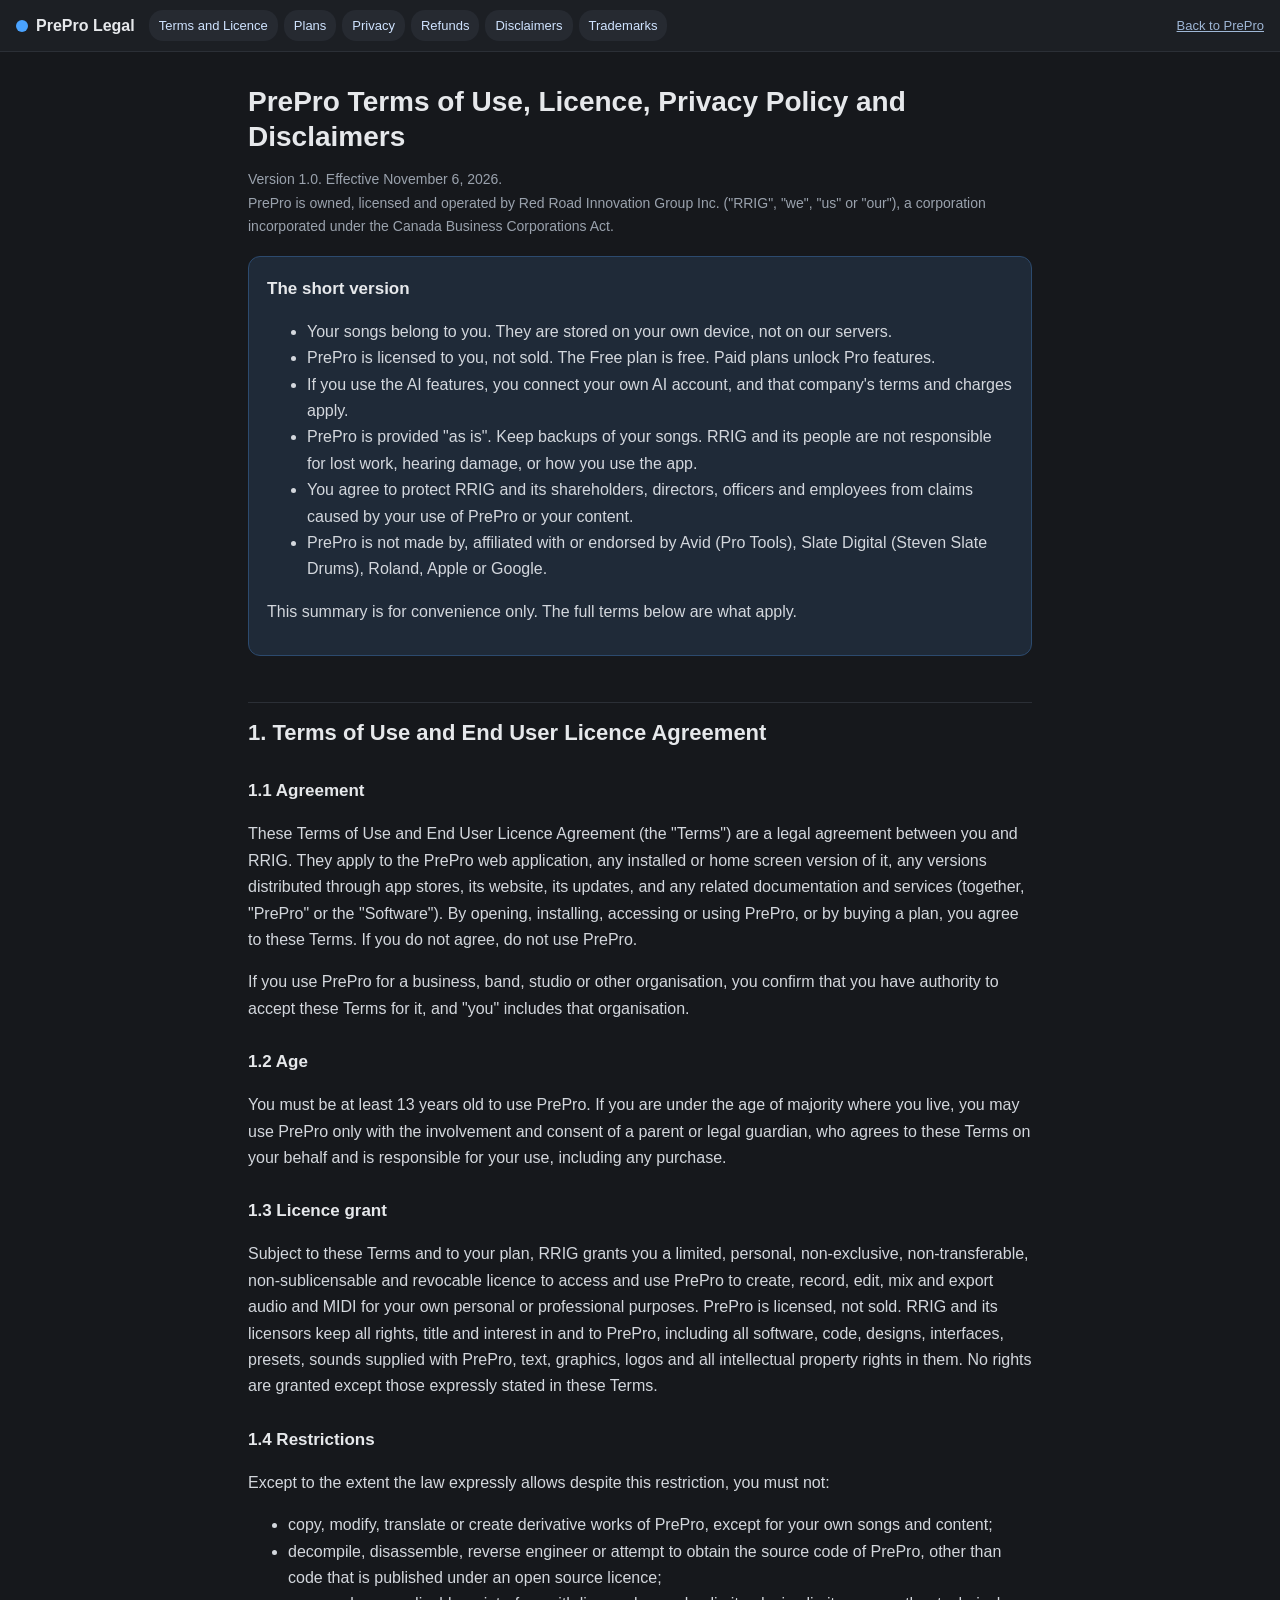
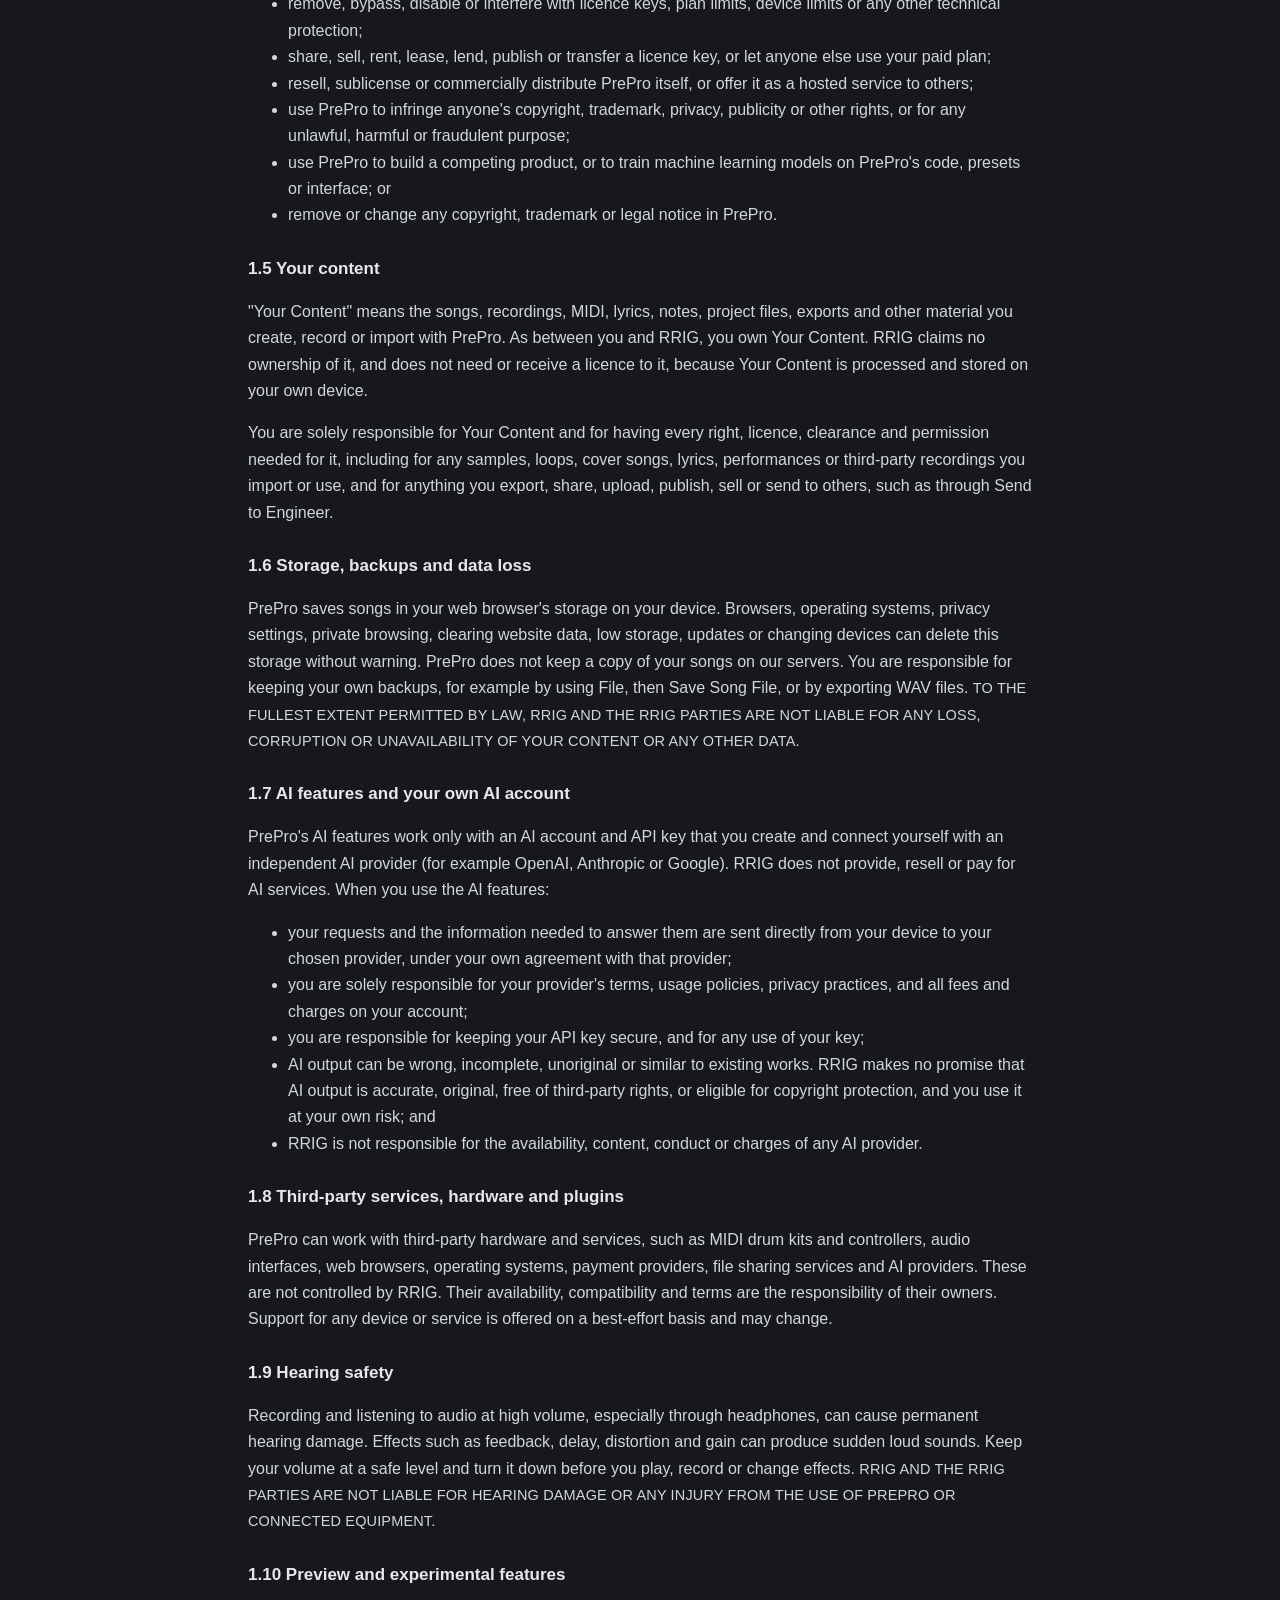
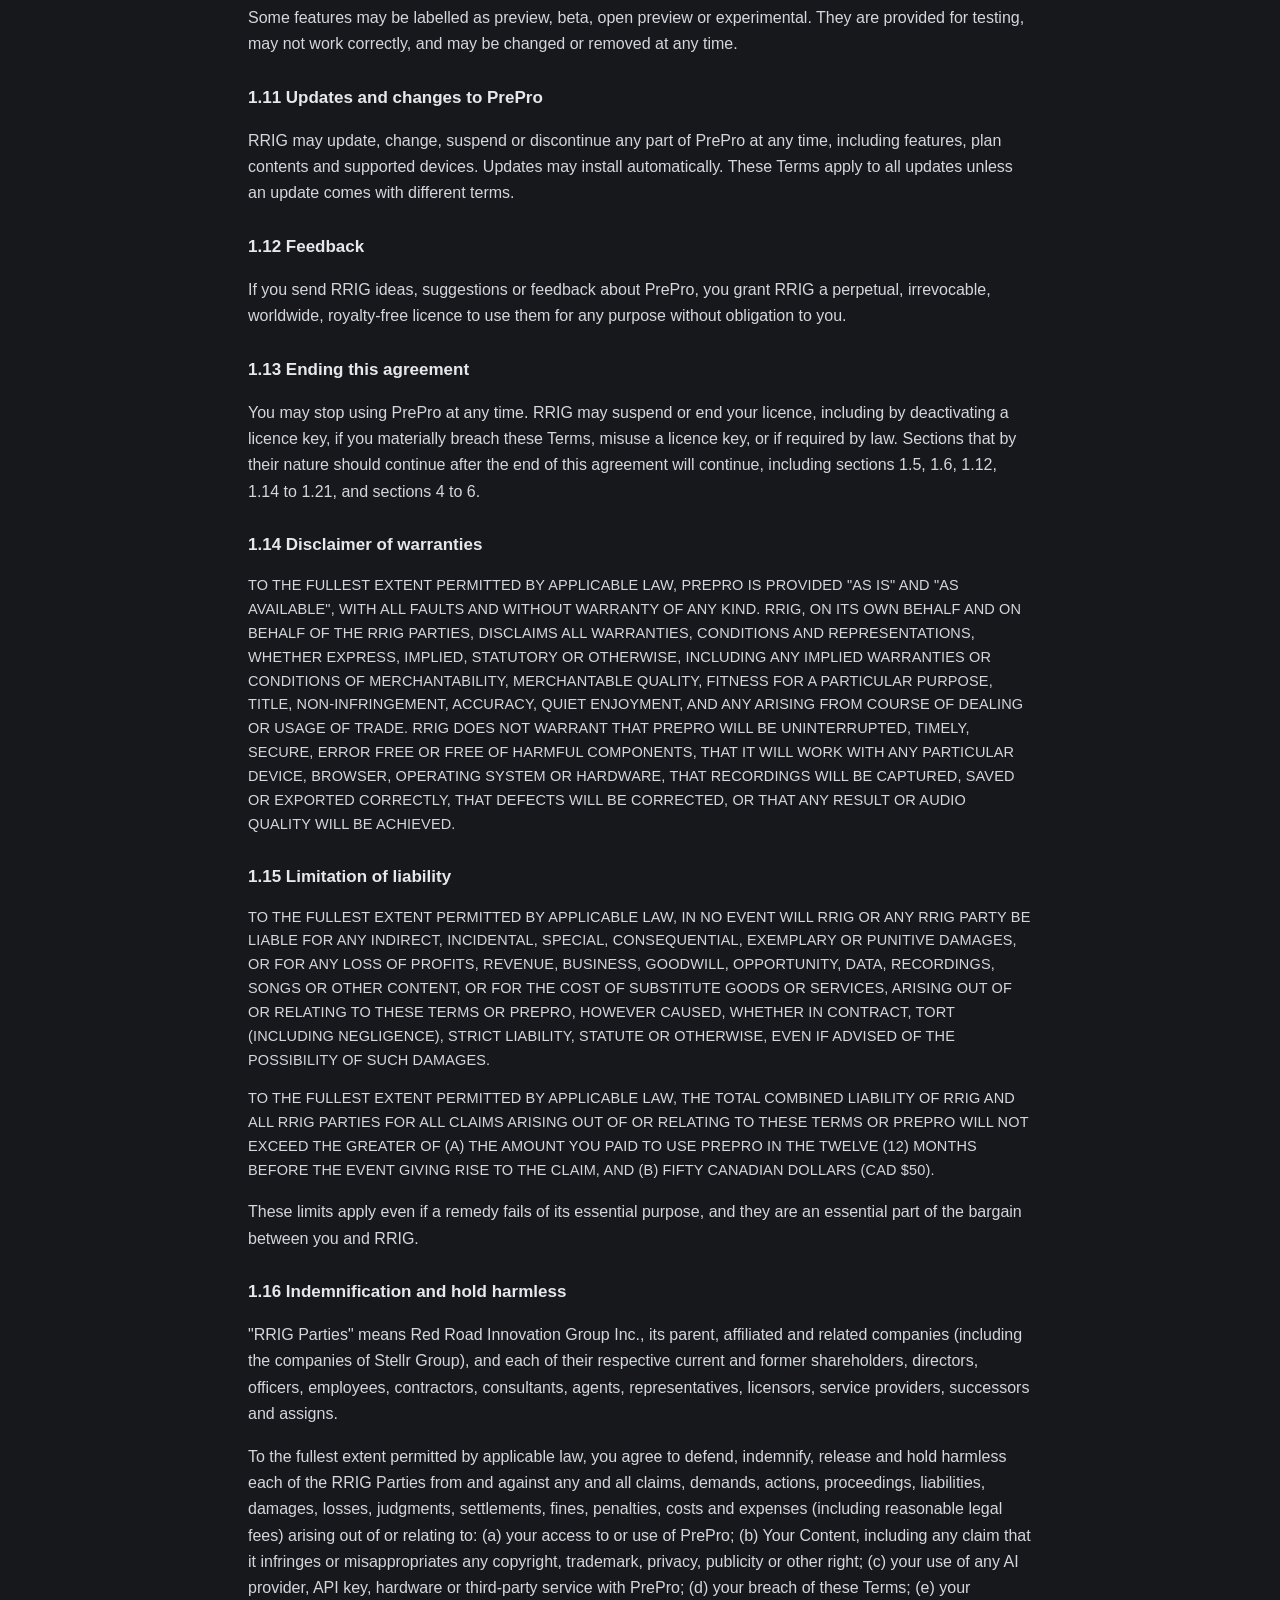
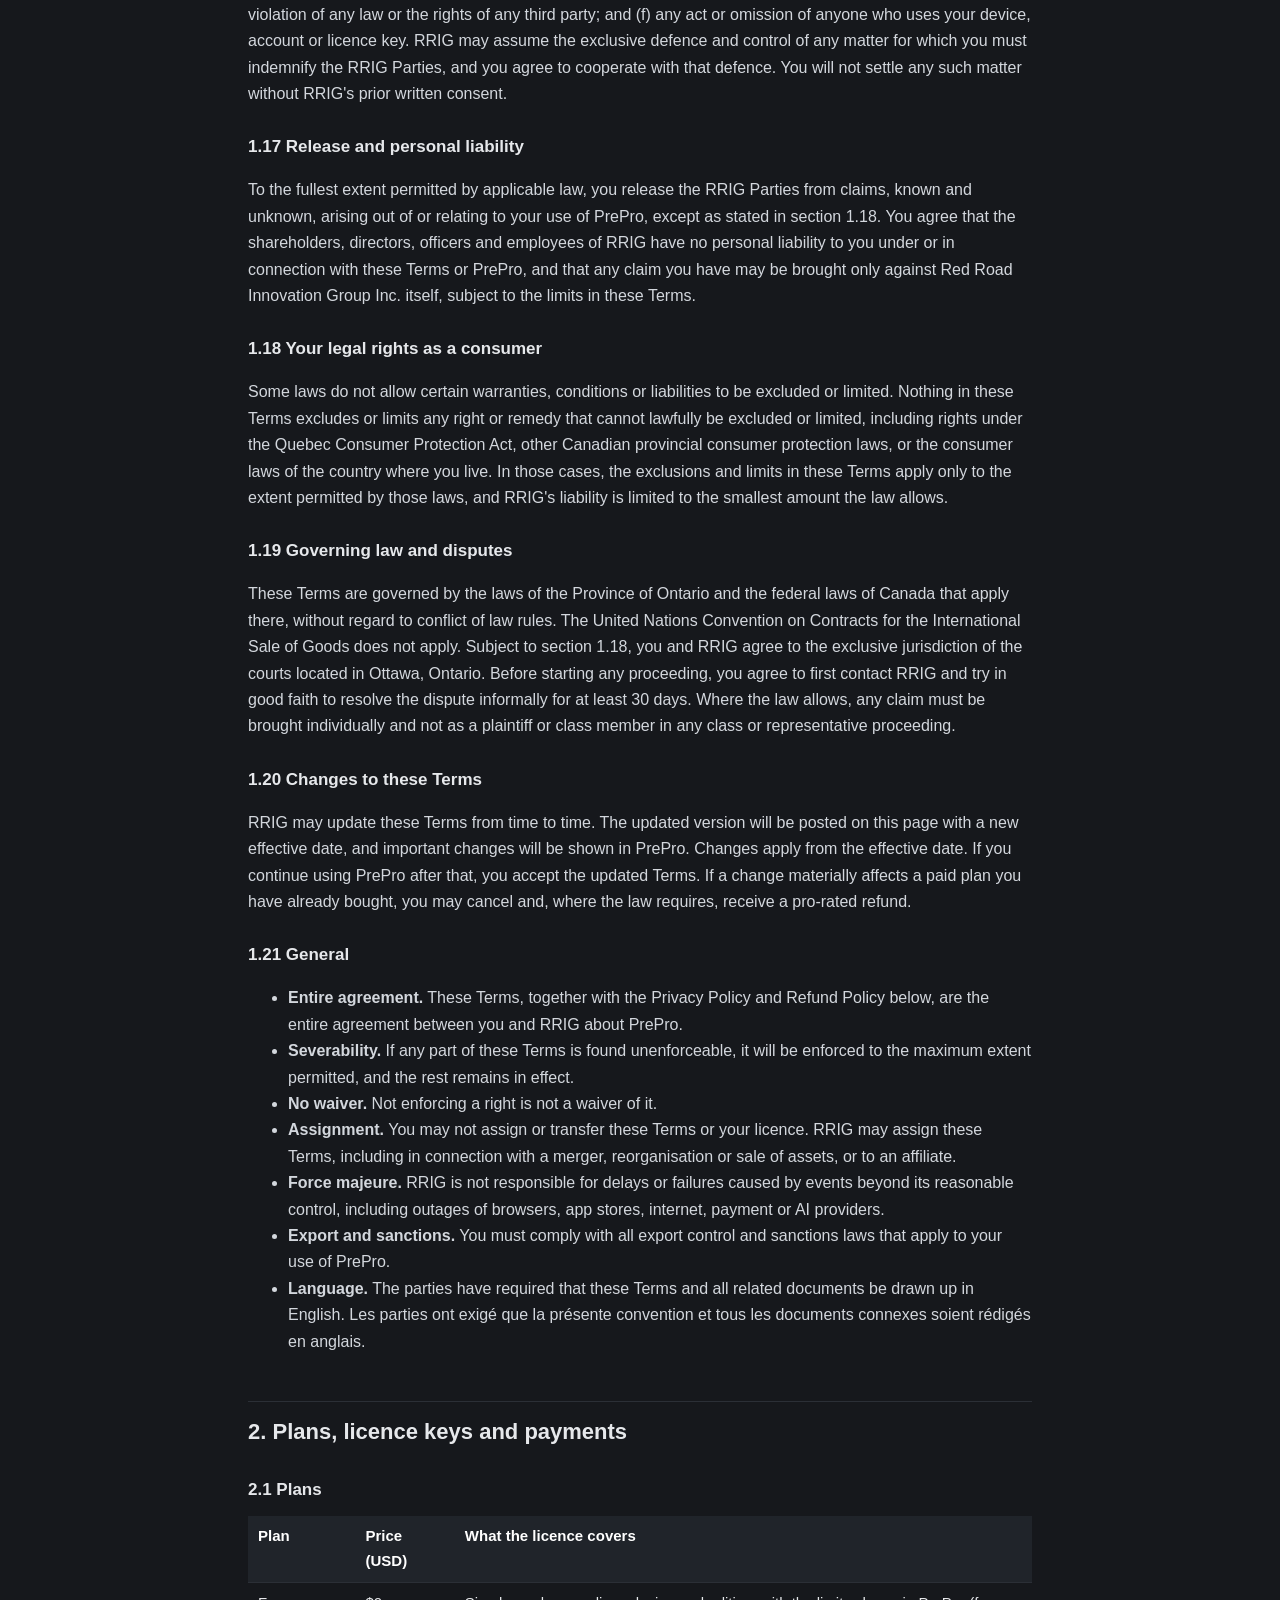
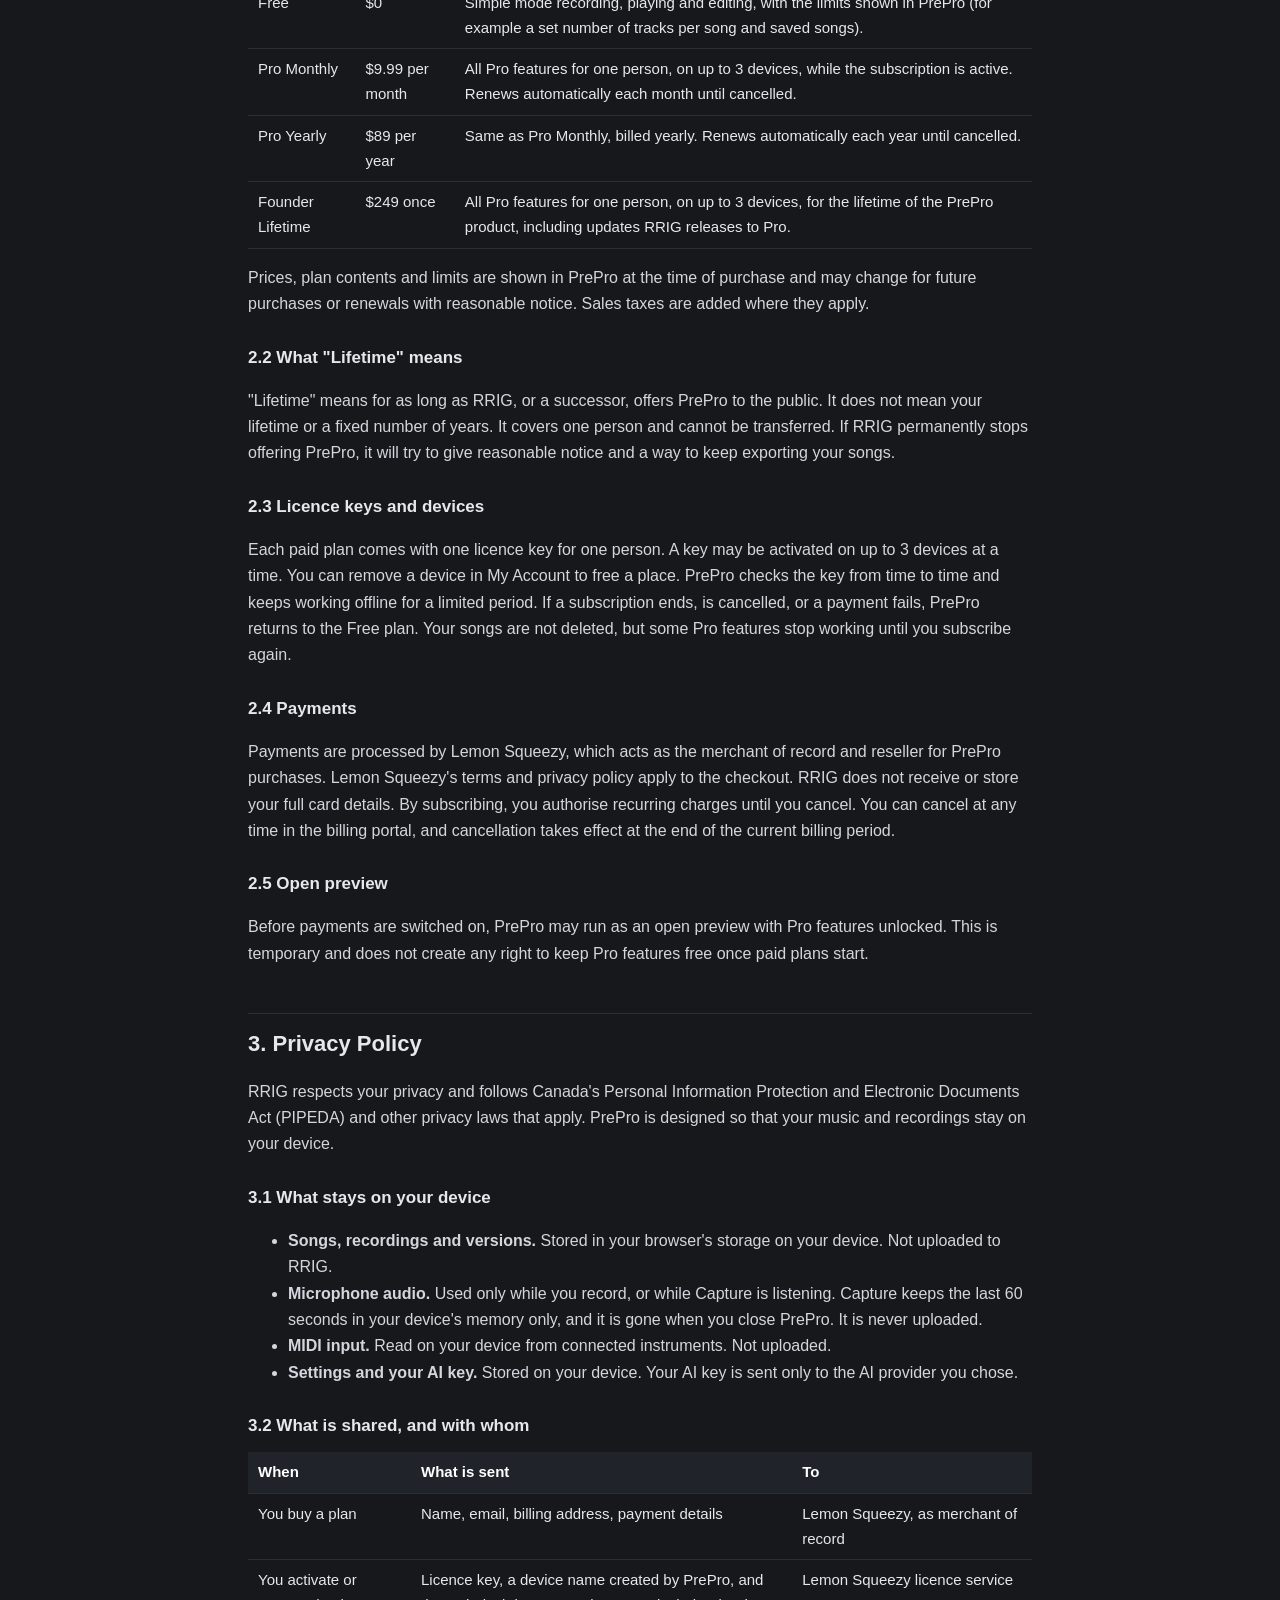
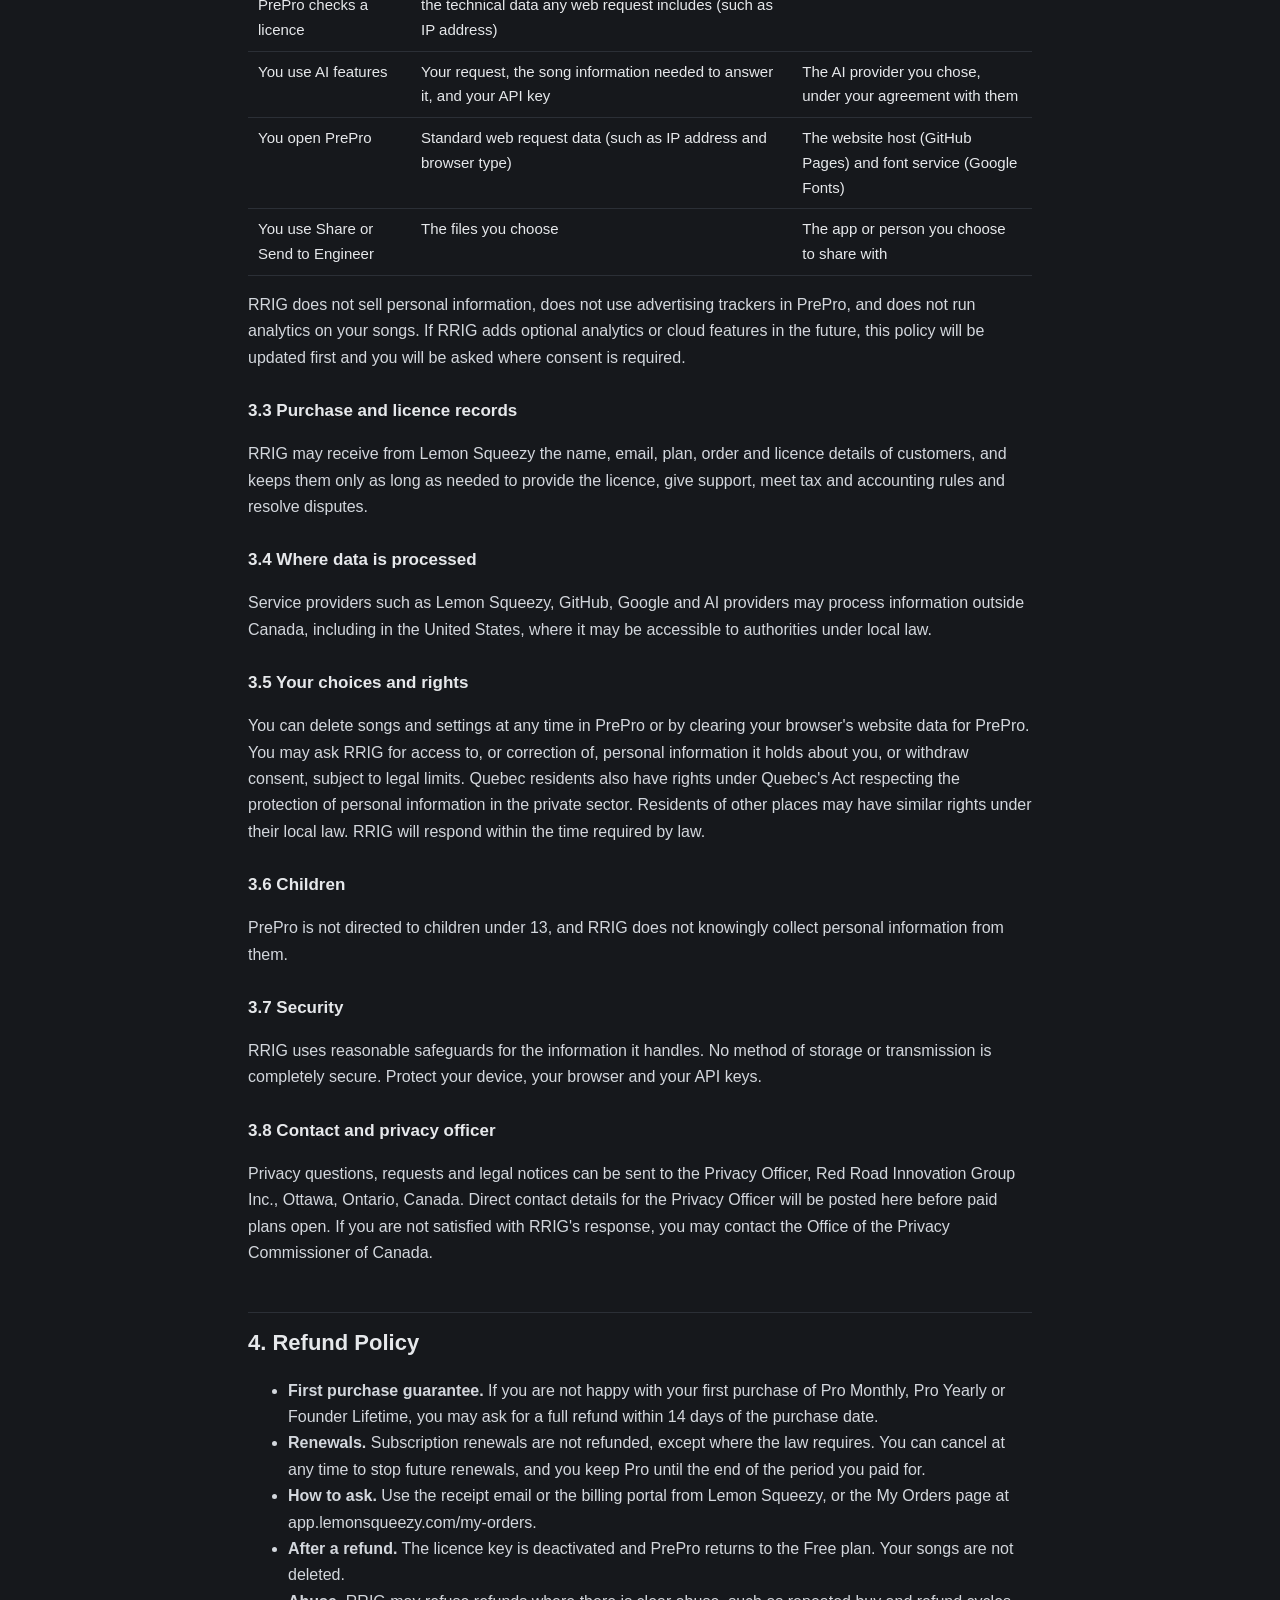
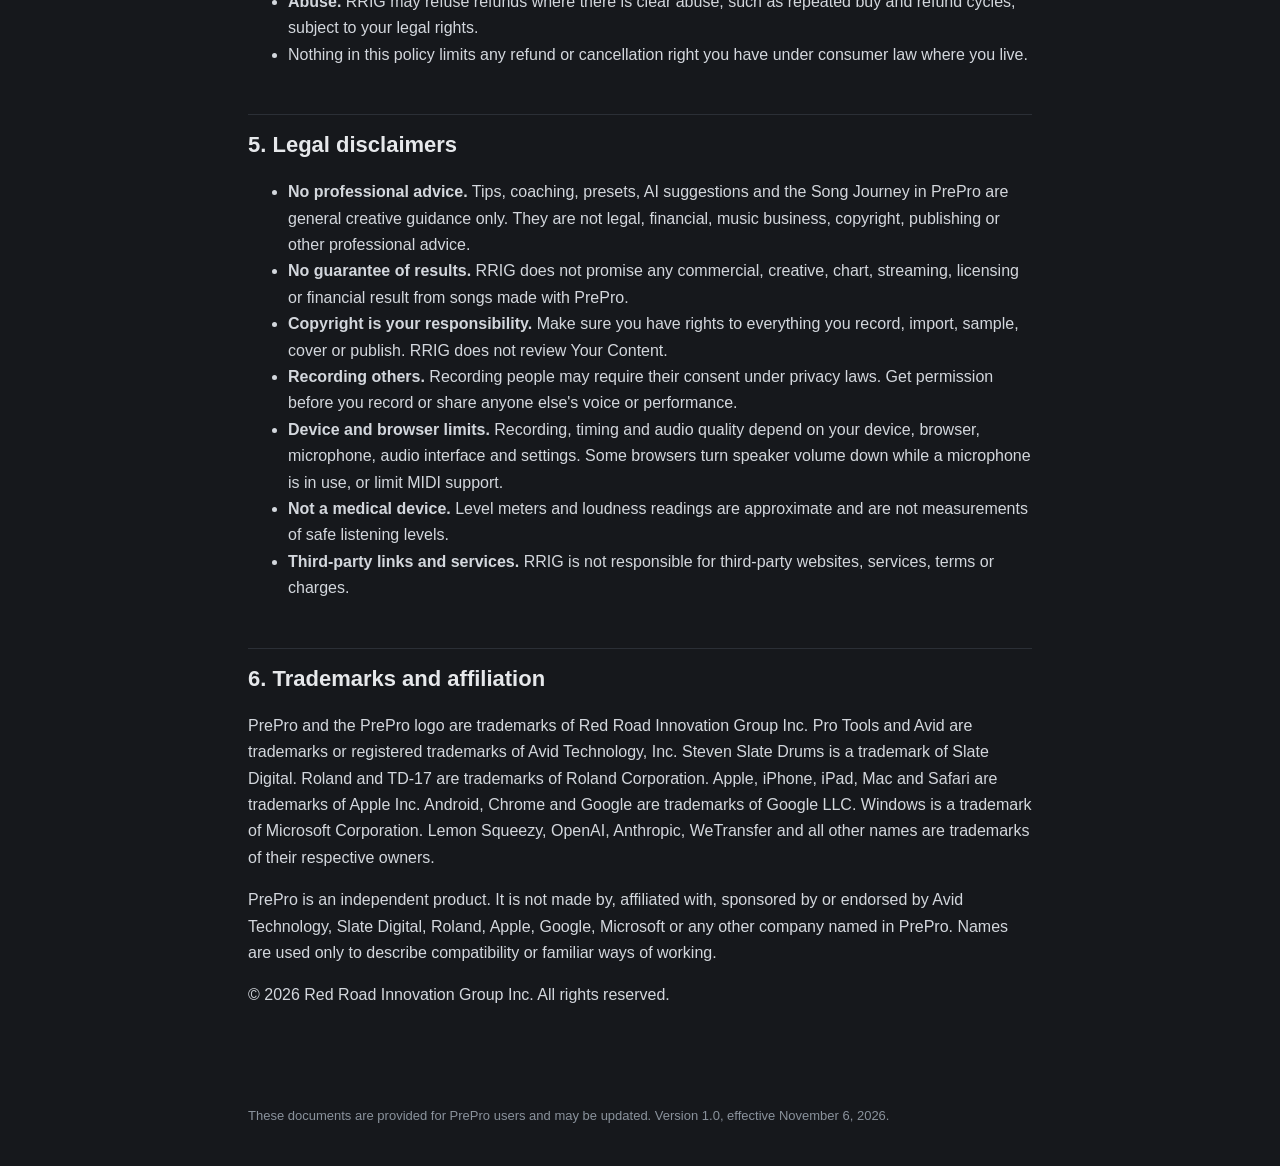
==== legal.html @ 933af162 "iPhone mic fix, install on any device, legal pages and disclaimers" ====
<!DOCTYPE html>
<html lang="en">
<head>
<meta charset="utf-8">
<meta name="viewport" content="width=device-width, initial-scale=1, viewport-fit=cover">
<title>PrePro Legal: Terms of Use, Licence, Privacy and Disclaimers</title>
<meta name="theme-color" content="#16181c">
<link rel="icon" href="icons/icon-192.png">
<style>
  :root { color-scheme: dark; }
  * { box-sizing: border-box; }
  body { margin: 0; background: #16181c; color: #e6e8eb; font: 16px/1.65 Inter, -apple-system, BlinkMacSystemFont, "Segoe UI", Roboto, sans-serif; }
  header { position: sticky; top: 0; z-index: 2; background: #1d2025f2; backdrop-filter: blur(8px); border-bottom: 1px solid #2b2f36; padding: 10px max(16px, env(safe-area-inset-left)); display: flex; align-items: center; gap: 14px; flex-wrap: wrap; }
  header .brand { font-weight: 700; display: flex; align-items: center; gap: 8px; }
  header .brand i { width: 12px; height: 12px; border-radius: 50%; background: #4aa3ff; display: inline-block; }
  header nav { display: flex; gap: 6px; flex-wrap: wrap; }
  header nav a { color: #cfe3ff; text-decoration: none; font-size: 13px; padding: 5px 10px; border-radius: 14px; background: #262a31; }
  header nav a:hover { background: #2f3540; }
  header .back { margin-left: auto; font-size: 13px; color: #9fb7d6; }
  main { max-width: 820px; margin: 0 auto; padding: 24px 18px 80px; }
  h1 { font-size: 28px; line-height: 1.25; margin: 8px 0 6px; }
  h2 { font-size: 22px; margin: 46px 0 8px; padding-top: 12px; border-top: 1px solid #2b2f36; scroll-margin-top: 70px; }
  h3 { font-size: 17px; margin: 26px 0 6px; }
  p, li { color: #d3d7dd; }
  a { color: #7cc0ff; }
  .meta { color: #9aa2ad; font-size: 14px; }
  .summary { background: #1f2a38; border: 1px solid #2c4a6e; border-radius: 12px; padding: 14px 18px; margin: 18px 0; }
  .summary h3 { margin-top: 4px; }
  .caps { text-transform: uppercase; font-size: 14.5px; letter-spacing: .01em; }
  table { width: 100%; border-collapse: collapse; margin: 12px 0; font-size: 15px; }
  th, td { text-align: left; padding: 8px 10px; border-bottom: 1px solid #2b2f36; vertical-align: top; }
  th { color: #fff; background: #20242a; }
  @media (max-width: 640px) { header { position: static; } h2 { scroll-margin-top: 10px; } }
  footer { max-width: 820px; margin: 0 auto; padding: 0 18px 40px; color: #8a929c; font-size: 13px; }
  @media print { header { position: static; } body { background: #fff; color: #000; } p, li { color: #000; } a { color: #000; } .summary { background: #fff; } }
</style>
</head>
<body>
<header>
  <span class="brand"><i></i>PrePro Legal</span>
  <nav aria-label="Sections">
    <a href="#terms">Terms and Licence</a>
    <a href="#plans">Plans</a>
    <a href="#privacy">Privacy</a>
    <a href="#refunds">Refunds</a>
    <a href="#disclaimers">Disclaimers</a>
    <a href="#trademarks">Trademarks</a>
  </nav>
  <a class="back" href="./">Back to PrePro</a>
</header>
<main>
<h1>PrePro Terms of Use, Licence, Privacy Policy and Disclaimers</h1>
<p class="meta">Version 1.0. Effective November 6, 2026.<br>PrePro is owned, licensed and operated by Red Road Innovation Group Inc. ("RRIG", "we", "us" or "our"), a corporation incorporated under the Canada Business Corporations Act.</p>

<div class="summary">
  <h3>The short version</h3>
  <ul>
    <li>Your songs belong to you. They are stored on your own device, not on our servers.</li>
    <li>PrePro is licensed to you, not sold. The Free plan is free. Paid plans unlock Pro features.</li>
    <li>If you use the AI features, you connect your own AI account, and that company's terms and charges apply.</li>
    <li>PrePro is provided "as is". Keep backups of your songs. RRIG and its people are not responsible for lost work, hearing damage, or how you use the app.</li>
    <li>You agree to protect RRIG and its shareholders, directors, officers and employees from claims caused by your use of PrePro or your content.</li>
    <li>PrePro is not made by, affiliated with or endorsed by Avid (Pro Tools), Slate Digital (Steven Slate Drums), Roland, Apple or Google.</li>
  </ul>
  <p>This summary is for convenience only. The full terms below are what apply.</p>
</div>

<!-- ───────────────────────── TERMS ───────────────────────── -->
<h2 id="terms">1. Terms of Use and End User Licence Agreement</h2>

<h3>1.1 Agreement</h3>
<p>These Terms of Use and End User Licence Agreement (the "Terms") are a legal agreement between you and RRIG. They apply to the PrePro web application, any installed or home screen version of it, any versions distributed through app stores, its website, its updates, and any related documentation and services (together, "PrePro" or the "Software"). By opening, installing, accessing or using PrePro, or by buying a plan, you agree to these Terms. If you do not agree, do not use PrePro.</p>
<p>If you use PrePro for a business, band, studio or other organisation, you confirm that you have authority to accept these Terms for it, and "you" includes that organisation.</p>

<h3>1.2 Age</h3>
<p>You must be at least 13 years old to use PrePro. If you are under the age of majority where you live, you may use PrePro only with the involvement and consent of a parent or legal guardian, who agrees to these Terms on your behalf and is responsible for your use, including any purchase.</p>

<h3>1.3 Licence grant</h3>
<p>Subject to these Terms and to your plan, RRIG grants you a limited, personal, non-exclusive, non-transferable, non-sublicensable and revocable licence to access and use PrePro to create, record, edit, mix and export audio and MIDI for your own personal or professional purposes. PrePro is licensed, not sold. RRIG and its licensors keep all rights, title and interest in and to PrePro, including all software, code, designs, interfaces, presets, sounds supplied with PrePro, text, graphics, logos and all intellectual property rights in them. No rights are granted except those expressly stated in these Terms.</p>

<h3>1.4 Restrictions</h3>
<p>Except to the extent the law expressly allows despite this restriction, you must not:</p>
<ul>
  <li>copy, modify, translate or create derivative works of PrePro, except for your own songs and content;</li>
  <li>decompile, disassemble, reverse engineer or attempt to obtain the source code of PrePro, other than code that is published under an open source licence;</li>
  <li>remove, bypass, disable or interfere with licence keys, plan limits, device limits or any other technical protection;</li>
  <li>share, sell, rent, lease, lend, publish or transfer a licence key, or let anyone else use your paid plan;</li>
  <li>resell, sublicense or commercially distribute PrePro itself, or offer it as a hosted service to others;</li>
  <li>use PrePro to infringe anyone's copyright, trademark, privacy, publicity or other rights, or for any unlawful, harmful or fraudulent purpose;</li>
  <li>use PrePro to build a competing product, or to train machine learning models on PrePro's code, presets or interface; or</li>
  <li>remove or change any copyright, trademark or legal notice in PrePro.</li>
</ul>

<h3>1.5 Your content</h3>
<p>"Your Content" means the songs, recordings, MIDI, lyrics, notes, project files, exports and other material you create, record or import with PrePro. As between you and RRIG, you own Your Content. RRIG claims no ownership of it, and does not need or receive a licence to it, because Your Content is processed and stored on your own device.</p>
<p>You are solely responsible for Your Content and for having every right, licence, clearance and permission needed for it, including for any samples, loops, cover songs, lyrics, performances or third-party recordings you import or use, and for anything you export, share, upload, publish, sell or send to others, such as through Send to Engineer.</p>

<h3>1.6 Storage, backups and data loss</h3>
<p>PrePro saves songs in your web browser's storage on your device. Browsers, operating systems, privacy settings, private browsing, clearing website data, low storage, updates or changing devices can delete this storage without warning. PrePro does not keep a copy of your songs on our servers. You are responsible for keeping your own backups, for example by using File, then Save Song File, or by exporting WAV files. <span class="caps">To the fullest extent permitted by law, RRIG and the RRIG Parties are not liable for any loss, corruption or unavailability of Your Content or any other data.</span></p>

<h3>1.7 AI features and your own AI account</h3>
<p>PrePro's AI features work only with an AI account and API key that you create and connect yourself with an independent AI provider (for example OpenAI, Anthropic or Google). RRIG does not provide, resell or pay for AI services. When you use the AI features:</p>
<ul>
  <li>your requests and the information needed to answer them are sent directly from your device to your chosen provider, under your own agreement with that provider;</li>
  <li>you are solely responsible for your provider's terms, usage policies, privacy practices, and all fees and charges on your account;</li>
  <li>you are responsible for keeping your API key secure, and for any use of your key;</li>
  <li>AI output can be wrong, incomplete, unoriginal or similar to existing works. RRIG makes no promise that AI output is accurate, original, free of third-party rights, or eligible for copyright protection, and you use it at your own risk; and</li>
  <li>RRIG is not responsible for the availability, content, conduct or charges of any AI provider.</li>
</ul>

<h3>1.8 Third-party services, hardware and plugins</h3>
<p>PrePro can work with third-party hardware and services, such as MIDI drum kits and controllers, audio interfaces, web browsers, operating systems, payment providers, file sharing services and AI providers. These are not controlled by RRIG. Their availability, compatibility and terms are the responsibility of their owners. Support for any device or service is offered on a best-effort basis and may change.</p>

<h3>1.9 Hearing safety</h3>
<p>Recording and listening to audio at high volume, especially through headphones, can cause permanent hearing damage. Effects such as feedback, delay, distortion and gain can produce sudden loud sounds. Keep your volume at a safe level and turn it down before you play, record or change effects. <span class="caps">RRIG and the RRIG Parties are not liable for hearing damage or any injury from the use of PrePro or connected equipment.</span></p>

<h3>1.10 Preview and experimental features</h3>
<p>Some features may be labelled as preview, beta, open preview or experimental. They are provided for testing, may not work correctly, and may be changed or removed at any time.</p>

<h3>1.11 Updates and changes to PrePro</h3>
<p>RRIG may update, change, suspend or discontinue any part of PrePro at any time, including features, plan contents and supported devices. Updates may install automatically. These Terms apply to all updates unless an update comes with different terms.</p>

<h3>1.12 Feedback</h3>
<p>If you send RRIG ideas, suggestions or feedback about PrePro, you grant RRIG a perpetual, irrevocable, worldwide, royalty-free licence to use them for any purpose without obligation to you.</p>

<h3>1.13 Ending this agreement</h3>
<p>You may stop using PrePro at any time. RRIG may suspend or end your licence, including by deactivating a licence key, if you materially breach these Terms, misuse a licence key, or if required by law. Sections that by their nature should continue after the end of this agreement will continue, including sections 1.5, 1.6, 1.12, 1.14 to 1.21, and sections 4 to 6.</p>

<h3 id="warranty">1.14 Disclaimer of warranties</h3>
<p class="caps">To the fullest extent permitted by applicable law, PrePro is provided "as is" and "as available", with all faults and without warranty of any kind. RRIG, on its own behalf and on behalf of the RRIG Parties, disclaims all warranties, conditions and representations, whether express, implied, statutory or otherwise, including any implied warranties or conditions of merchantability, merchantable quality, fitness for a particular purpose, title, non-infringement, accuracy, quiet enjoyment, and any arising from course of dealing or usage of trade. RRIG does not warrant that PrePro will be uninterrupted, timely, secure, error free or free of harmful components, that it will work with any particular device, browser, operating system or hardware, that recordings will be captured, saved or exported correctly, that defects will be corrected, or that any result or audio quality will be achieved.</p>

<h3 id="liability">1.15 Limitation of liability</h3>
<p class="caps">To the fullest extent permitted by applicable law, in no event will RRIG or any RRIG Party be liable for any indirect, incidental, special, consequential, exemplary or punitive damages, or for any loss of profits, revenue, business, goodwill, opportunity, data, recordings, songs or other content, or for the cost of substitute goods or services, arising out of or relating to these Terms or PrePro, however caused, whether in contract, tort (including negligence), strict liability, statute or otherwise, even if advised of the possibility of such damages.</p>
<p class="caps">To the fullest extent permitted by applicable law, the total combined liability of RRIG and all RRIG Parties for all claims arising out of or relating to these Terms or PrePro will not exceed the greater of (a) the amount you paid to use PrePro in the twelve (12) months before the event giving rise to the claim, and (b) fifty Canadian dollars (CAD $50).</p>
<p>These limits apply even if a remedy fails of its essential purpose, and they are an essential part of the bargain between you and RRIG.</p>

<h3 id="indemnity">1.16 Indemnification and hold harmless</h3>
<p>"RRIG Parties" means Red Road Innovation Group Inc., its parent, affiliated and related companies (including the companies of Stellr Group), and each of their respective current and former shareholders, directors, officers, employees, contractors, consultants, agents, representatives, licensors, service providers, successors and assigns.</p>
<p>To the fullest extent permitted by applicable law, you agree to defend, indemnify, release and hold harmless each of the RRIG Parties from and against any and all claims, demands, actions, proceedings, liabilities, damages, losses, judgments, settlements, fines, penalties, costs and expenses (including reasonable legal fees) arising out of or relating to: (a) your access to or use of PrePro; (b) Your Content, including any claim that it infringes or misappropriates any copyright, trademark, privacy, publicity or other right; (c) your use of any AI provider, API key, hardware or third-party service with PrePro; (d) your breach of these Terms; (e) your violation of any law or the rights of any third party; and (f) any act or omission of anyone who uses your device, account or licence key. RRIG may assume the exclusive defence and control of any matter for which you must indemnify the RRIG Parties, and you agree to cooperate with that defence. You will not settle any such matter without RRIG's prior written consent.</p>

<h3>1.17 Release and personal liability</h3>
<p>To the fullest extent permitted by applicable law, you release the RRIG Parties from claims, known and unknown, arising out of or relating to your use of PrePro, except as stated in section 1.18. You agree that the shareholders, directors, officers and employees of RRIG have no personal liability to you under or in connection with these Terms or PrePro, and that any claim you have may be brought only against Red Road Innovation Group Inc. itself, subject to the limits in these Terms.</p>

<h3>1.18 Your legal rights as a consumer</h3>
<p>Some laws do not allow certain warranties, conditions or liabilities to be excluded or limited. Nothing in these Terms excludes or limits any right or remedy that cannot lawfully be excluded or limited, including rights under the Quebec Consumer Protection Act, other Canadian provincial consumer protection laws, or the consumer laws of the country where you live. In those cases, the exclusions and limits in these Terms apply only to the extent permitted by those laws, and RRIG's liability is limited to the smallest amount the law allows.</p>

<h3>1.19 Governing law and disputes</h3>
<p>These Terms are governed by the laws of the Province of Ontario and the federal laws of Canada that apply there, without regard to conflict of law rules. The United Nations Convention on Contracts for the International Sale of Goods does not apply. Subject to section 1.18, you and RRIG agree to the exclusive jurisdiction of the courts located in Ottawa, Ontario. Before starting any proceeding, you agree to first contact RRIG and try in good faith to resolve the dispute informally for at least 30 days. Where the law allows, any claim must be brought individually and not as a plaintiff or class member in any class or representative proceeding.</p>

<h3>1.20 Changes to these Terms</h3>
<p>RRIG may update these Terms from time to time. The updated version will be posted on this page with a new effective date, and important changes will be shown in PrePro. Changes apply from the effective date. If you continue using PrePro after that, you accept the updated Terms. If a change materially affects a paid plan you have already bought, you may cancel and, where the law requires, receive a pro-rated refund.</p>

<h3>1.21 General</h3>
<ul>
  <li><b>Entire agreement.</b> These Terms, together with the Privacy Policy and Refund Policy below, are the entire agreement between you and RRIG about PrePro.</li>
  <li><b>Severability.</b> If any part of these Terms is found unenforceable, it will be enforced to the maximum extent permitted, and the rest remains in effect.</li>
  <li><b>No waiver.</b> Not enforcing a right is not a waiver of it.</li>
  <li><b>Assignment.</b> You may not assign or transfer these Terms or your licence. RRIG may assign these Terms, including in connection with a merger, reorganisation or sale of assets, or to an affiliate.</li>
  <li><b>Force majeure.</b> RRIG is not responsible for delays or failures caused by events beyond its reasonable control, including outages of browsers, app stores, internet, payment or AI providers.</li>
  <li><b>Export and sanctions.</b> You must comply with all export control and sanctions laws that apply to your use of PrePro.</li>
  <li><b>Language.</b> The parties have required that these Terms and all related documents be drawn up in English. Les parties ont exigé que la présente convention et tous les documents connexes soient rédigés en anglais.</li>
</ul>

<!-- ───────────────────────── PLANS ───────────────────────── -->
<h2 id="plans">2. Plans, licence keys and payments</h2>
<h3>2.1 Plans</h3>
<table>
  <tr><th>Plan</th><th>Price (USD)</th><th>What the licence covers</th></tr>
  <tr><td>Free</td><td>$0</td><td>Simple mode recording, playing and editing, with the limits shown in PrePro (for example a set number of tracks per song and saved songs).</td></tr>
  <tr><td>Pro Monthly</td><td>$9.99 per month</td><td>All Pro features for one person, on up to 3 devices, while the subscription is active. Renews automatically each month until cancelled.</td></tr>
  <tr><td>Pro Yearly</td><td>$89 per year</td><td>Same as Pro Monthly, billed yearly. Renews automatically each year until cancelled.</td></tr>
  <tr><td>Founder Lifetime</td><td>$249 once</td><td>All Pro features for one person, on up to 3 devices, for the lifetime of the PrePro product, including updates RRIG releases to Pro.</td></tr>
</table>
<p>Prices, plan contents and limits are shown in PrePro at the time of purchase and may change for future purchases or renewals with reasonable notice. Sales taxes are added where they apply.</p>
<h3>2.2 What "Lifetime" means</h3>
<p>"Lifetime" means for as long as RRIG, or a successor, offers PrePro to the public. It does not mean your lifetime or a fixed number of years. It covers one person and cannot be transferred. If RRIG permanently stops offering PrePro, it will try to give reasonable notice and a way to keep exporting your songs.</p>
<h3>2.3 Licence keys and devices</h3>
<p>Each paid plan comes with one licence key for one person. A key may be activated on up to 3 devices at a time. You can remove a device in My Account to free a place. PrePro checks the key from time to time and keeps working offline for a limited period. If a subscription ends, is cancelled, or a payment fails, PrePro returns to the Free plan. Your songs are not deleted, but some Pro features stop working until you subscribe again.</p>
<h3>2.4 Payments</h3>
<p>Payments are processed by Lemon Squeezy, which acts as the merchant of record and reseller for PrePro purchases. Lemon Squeezy's terms and privacy policy apply to the checkout. RRIG does not receive or store your full card details. By subscribing, you authorise recurring charges until you cancel. You can cancel at any time in the billing portal, and cancellation takes effect at the end of the current billing period.</p>
<h3>2.5 Open preview</h3>
<p>Before payments are switched on, PrePro may run as an open preview with Pro features unlocked. This is temporary and does not create any right to keep Pro features free once paid plans start.</p>

<!-- ───────────────────────── PRIVACY ───────────────────────── -->
<h2 id="privacy">3. Privacy Policy</h2>
<p>RRIG respects your privacy and follows Canada's Personal Information Protection and Electronic Documents Act (PIPEDA) and other privacy laws that apply. PrePro is designed so that your music and recordings stay on your device.</p>
<h3>3.1 What stays on your device</h3>
<ul>
  <li><b>Songs, recordings and versions.</b> Stored in your browser's storage on your device. Not uploaded to RRIG.</li>
  <li><b>Microphone audio.</b> Used only while you record, or while Capture is listening. Capture keeps the last 60 seconds in your device's memory only, and it is gone when you close PrePro. It is never uploaded.</li>
  <li><b>MIDI input.</b> Read on your device from connected instruments. Not uploaded.</li>
  <li><b>Settings and your AI key.</b> Stored on your device. Your AI key is sent only to the AI provider you chose.</li>
</ul>
<h3>3.2 What is shared, and with whom</h3>
<table>
  <tr><th>When</th><th>What is sent</th><th>To</th></tr>
  <tr><td>You buy a plan</td><td>Name, email, billing address, payment details</td><td>Lemon Squeezy, as merchant of record</td></tr>
  <tr><td>You activate or PrePro checks a licence</td><td>Licence key, a device name created by PrePro, and the technical data any web request includes (such as IP address)</td><td>Lemon Squeezy licence service</td></tr>
  <tr><td>You use AI features</td><td>Your request, the song information needed to answer it, and your API key</td><td>The AI provider you chose, under your agreement with them</td></tr>
  <tr><td>You open PrePro</td><td>Standard web request data (such as IP address and browser type)</td><td>The website host (GitHub Pages) and font service (Google Fonts)</td></tr>
  <tr><td>You use Share or Send to Engineer</td><td>The files you choose</td><td>The app or person you choose to share with</td></tr>
</table>
<p>RRIG does not sell personal information, does not use advertising trackers in PrePro, and does not run analytics on your songs. If RRIG adds optional analytics or cloud features in the future, this policy will be updated first and you will be asked where consent is required.</p>
<h3>3.3 Purchase and licence records</h3>
<p>RRIG may receive from Lemon Squeezy the name, email, plan, order and licence details of customers, and keeps them only as long as needed to provide the licence, give support, meet tax and accounting rules and resolve disputes.</p>
<h3>3.4 Where data is processed</h3>
<p>Service providers such as Lemon Squeezy, GitHub, Google and AI providers may process information outside Canada, including in the United States, where it may be accessible to authorities under local law.</p>
<h3>3.5 Your choices and rights</h3>
<p>You can delete songs and settings at any time in PrePro or by clearing your browser's website data for PrePro. You may ask RRIG for access to, or correction of, personal information it holds about you, or withdraw consent, subject to legal limits. Quebec residents also have rights under Quebec's Act respecting the protection of personal information in the private sector. Residents of other places may have similar rights under their local law. RRIG will respond within the time required by law.</p>
<h3>3.6 Children</h3>
<p>PrePro is not directed to children under 13, and RRIG does not knowingly collect personal information from them.</p>
<h3>3.7 Security</h3>
<p>RRIG uses reasonable safeguards for the information it handles. No method of storage or transmission is completely secure. Protect your device, your browser and your API keys.</p>
<h3 id="contact">3.8 Contact and privacy officer</h3>
<p>Privacy questions, requests and legal notices can be sent to the Privacy Officer, Red Road Innovation Group Inc., Ottawa, Ontario, Canada. Direct contact details for the Privacy Officer will be posted here before paid plans open. If you are not satisfied with RRIG's response, you may contact the Office of the Privacy Commissioner of Canada.</p>

<!-- ───────────────────────── REFUNDS ───────────────────────── -->
<h2 id="refunds">4. Refund Policy</h2>
<ul>
  <li><b>First purchase guarantee.</b> If you are not happy with your first purchase of Pro Monthly, Pro Yearly or Founder Lifetime, you may ask for a full refund within 14 days of the purchase date.</li>
  <li><b>Renewals.</b> Subscription renewals are not refunded, except where the law requires. You can cancel at any time to stop future renewals, and you keep Pro until the end of the period you paid for.</li>
  <li><b>How to ask.</b> Use the receipt email or the billing portal from Lemon Squeezy, or the My Orders page at app.lemonsqueezy.com/my-orders.</li>
  <li><b>After a refund.</b> The licence key is deactivated and PrePro returns to the Free plan. Your songs are not deleted.</li>
  <li><b>Abuse.</b> RRIG may refuse refunds where there is clear abuse, such as repeated buy and refund cycles, subject to your legal rights.</li>
  <li>Nothing in this policy limits any refund or cancellation right you have under consumer law where you live.</li>
</ul>

<!-- ───────────────────────── DISCLAIMERS ───────────────────────── -->
<h2 id="disclaimers">5. Legal disclaimers</h2>
<ul>
  <li><b>No professional advice.</b> Tips, coaching, presets, AI suggestions and the Song Journey in PrePro are general creative guidance only. They are not legal, financial, music business, copyright, publishing or other professional advice.</li>
  <li><b>No guarantee of results.</b> RRIG does not promise any commercial, creative, chart, streaming, licensing or financial result from songs made with PrePro.</li>
  <li><b>Copyright is your responsibility.</b> Make sure you have rights to everything you record, import, sample, cover or publish. RRIG does not review Your Content.</li>
  <li><b>Recording others.</b> Recording people may require their consent under privacy laws. Get permission before you record or share anyone else's voice or performance.</li>
  <li><b>Device and browser limits.</b> Recording, timing and audio quality depend on your device, browser, microphone, audio interface and settings. Some browsers turn speaker volume down while a microphone is in use, or limit MIDI support.</li>
  <li><b>Not a medical device.</b> Level meters and loudness readings are approximate and are not measurements of safe listening levels.</li>
  <li><b>Third-party links and services.</b> RRIG is not responsible for third-party websites, services, terms or charges.</li>
</ul>

<!-- ───────────────────────── TRADEMARKS ───────────────────────── -->
<h2 id="trademarks">6. Trademarks and affiliation</h2>
<p>PrePro and the PrePro logo are trademarks of Red Road Innovation Group Inc. Pro Tools and Avid are trademarks or registered trademarks of Avid Technology, Inc. Steven Slate Drums is a trademark of Slate Digital. Roland and TD-17 are trademarks of Roland Corporation. Apple, iPhone, iPad, Mac and Safari are trademarks of Apple Inc. Android, Chrome and Google are trademarks of Google LLC. Windows is a trademark of Microsoft Corporation. Lemon Squeezy, OpenAI, Anthropic, WeTransfer and all other names are trademarks of their respective owners.</p>
<p>PrePro is an independent product. It is not made by, affiliated with, sponsored by or endorsed by Avid Technology, Slate Digital, Roland, Apple, Google, Microsoft or any other company named in PrePro. Names are used only to describe compatibility or familiar ways of working.</p>
<p>&copy; 2026 Red Road Innovation Group Inc. All rights reserved.</p>
</main>
<footer>These documents are provided for PrePro users and may be updated. Version 1.0, effective November 6, 2026.</footer>
</body>
</html>
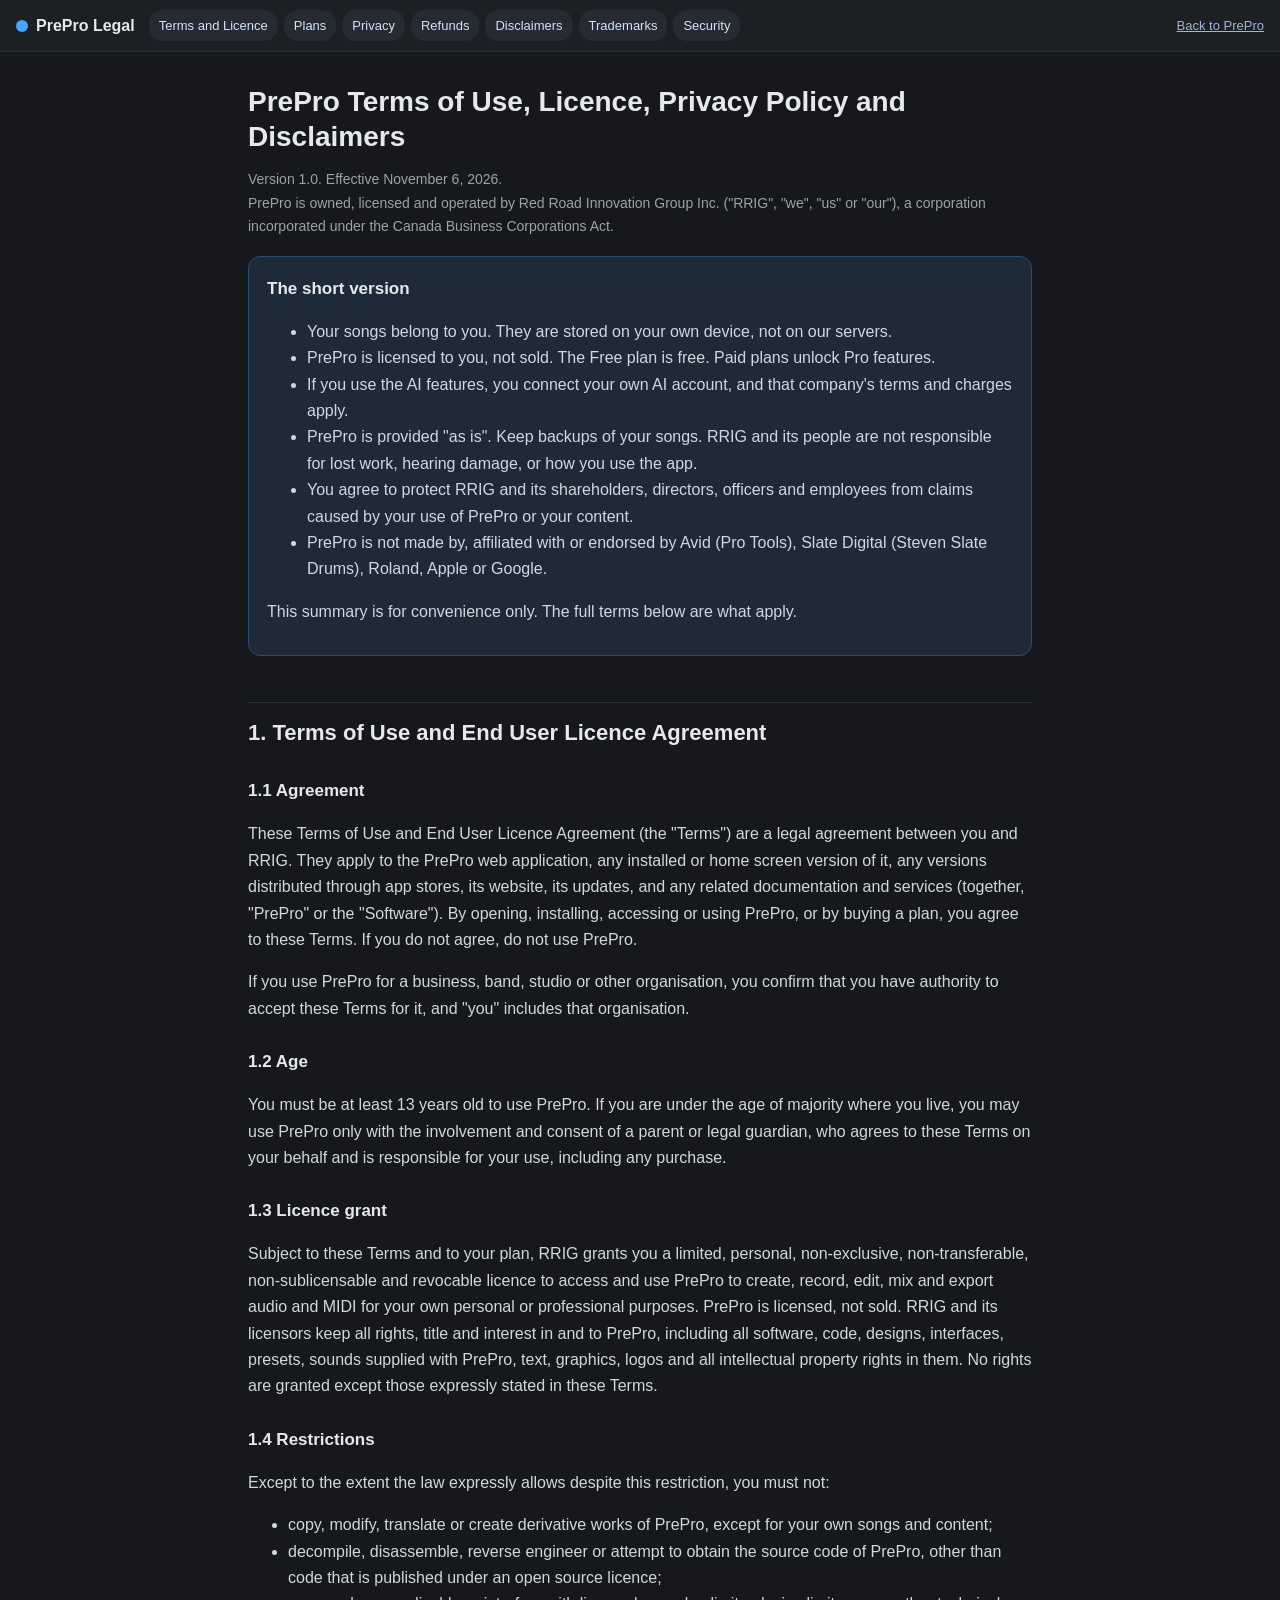
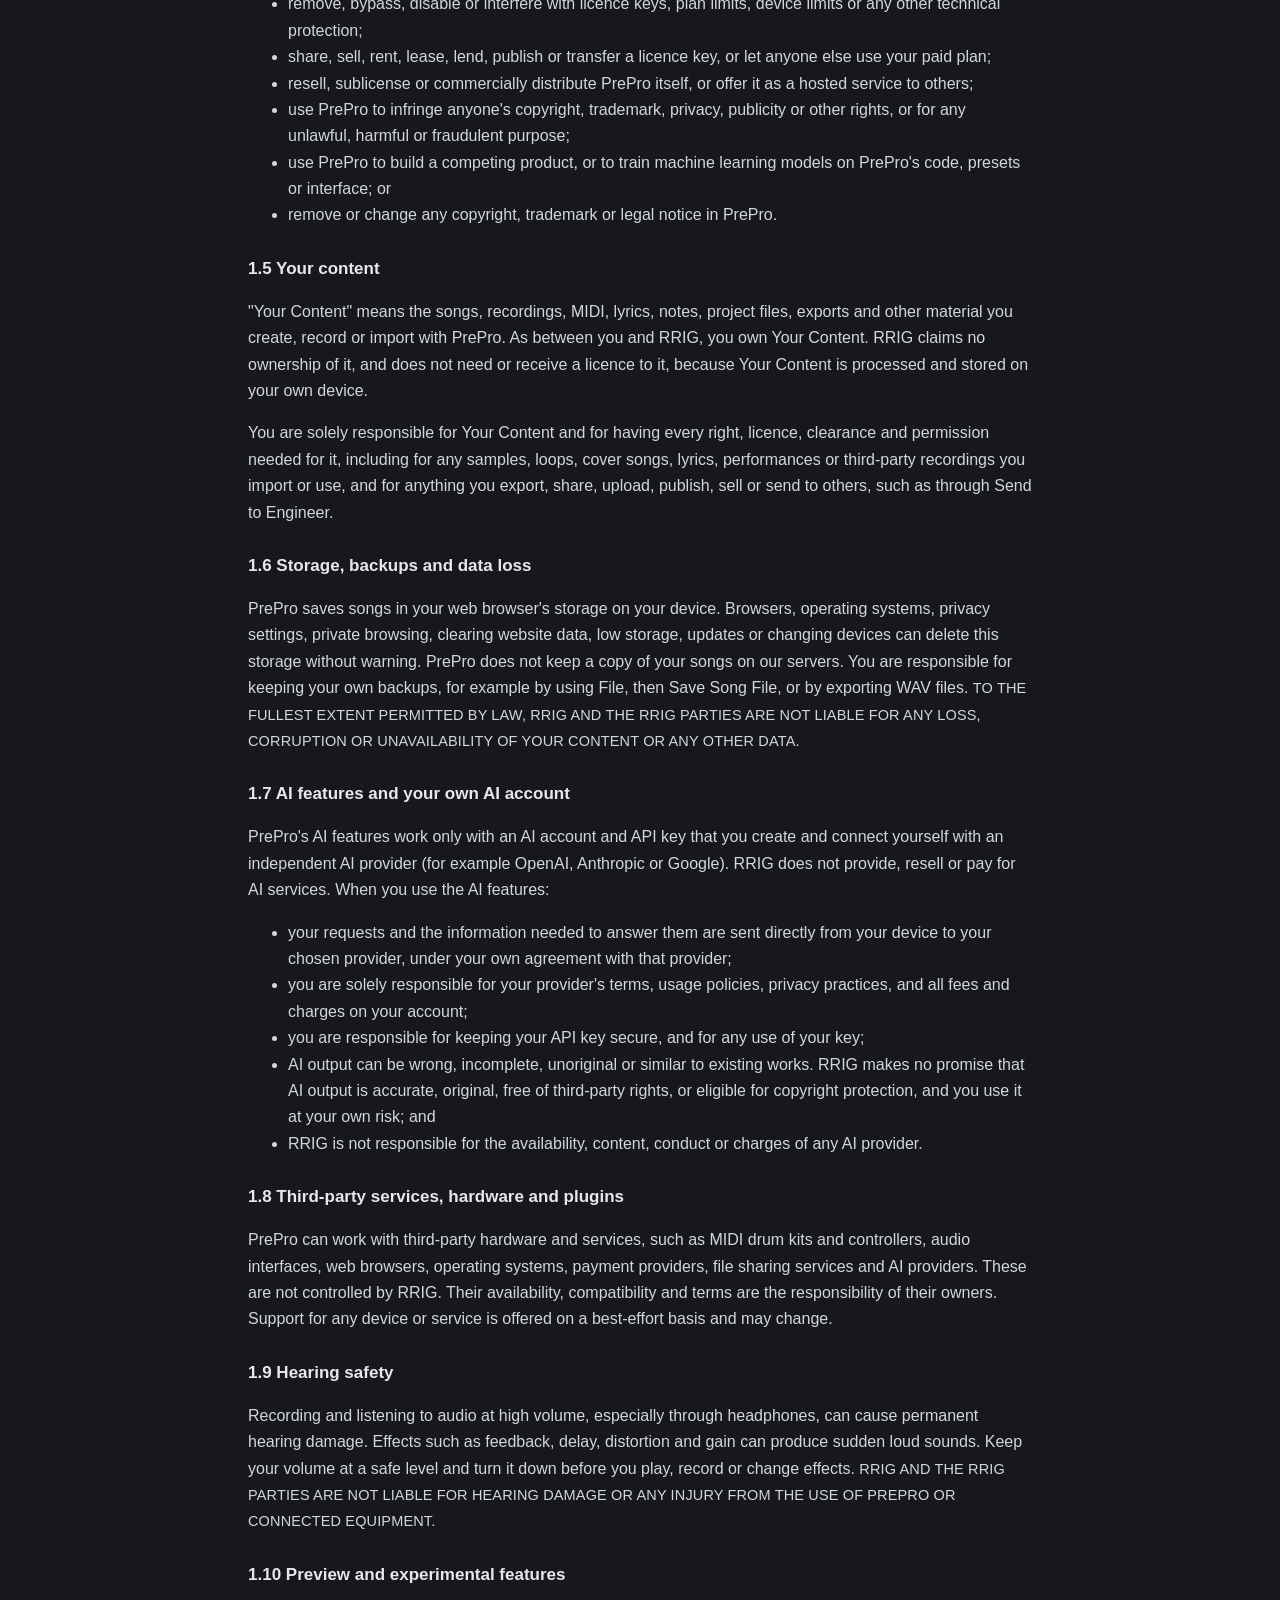
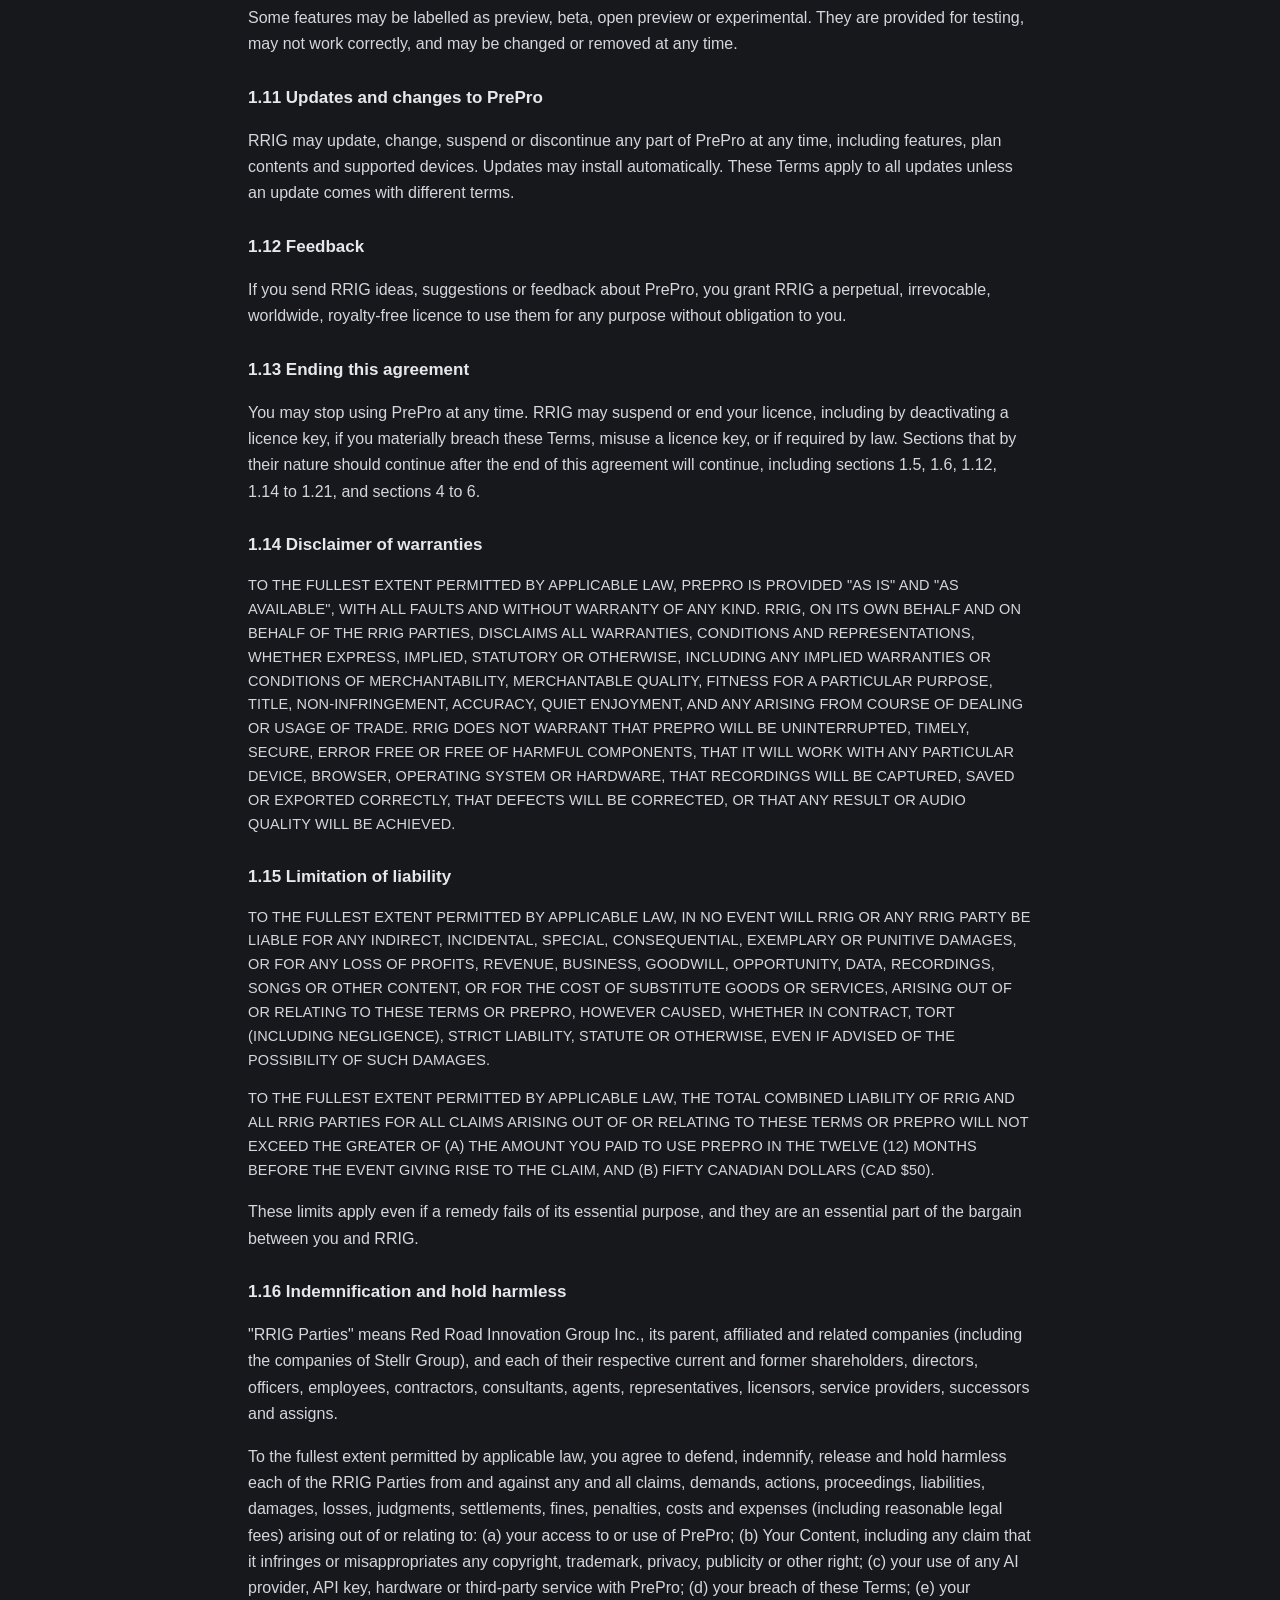
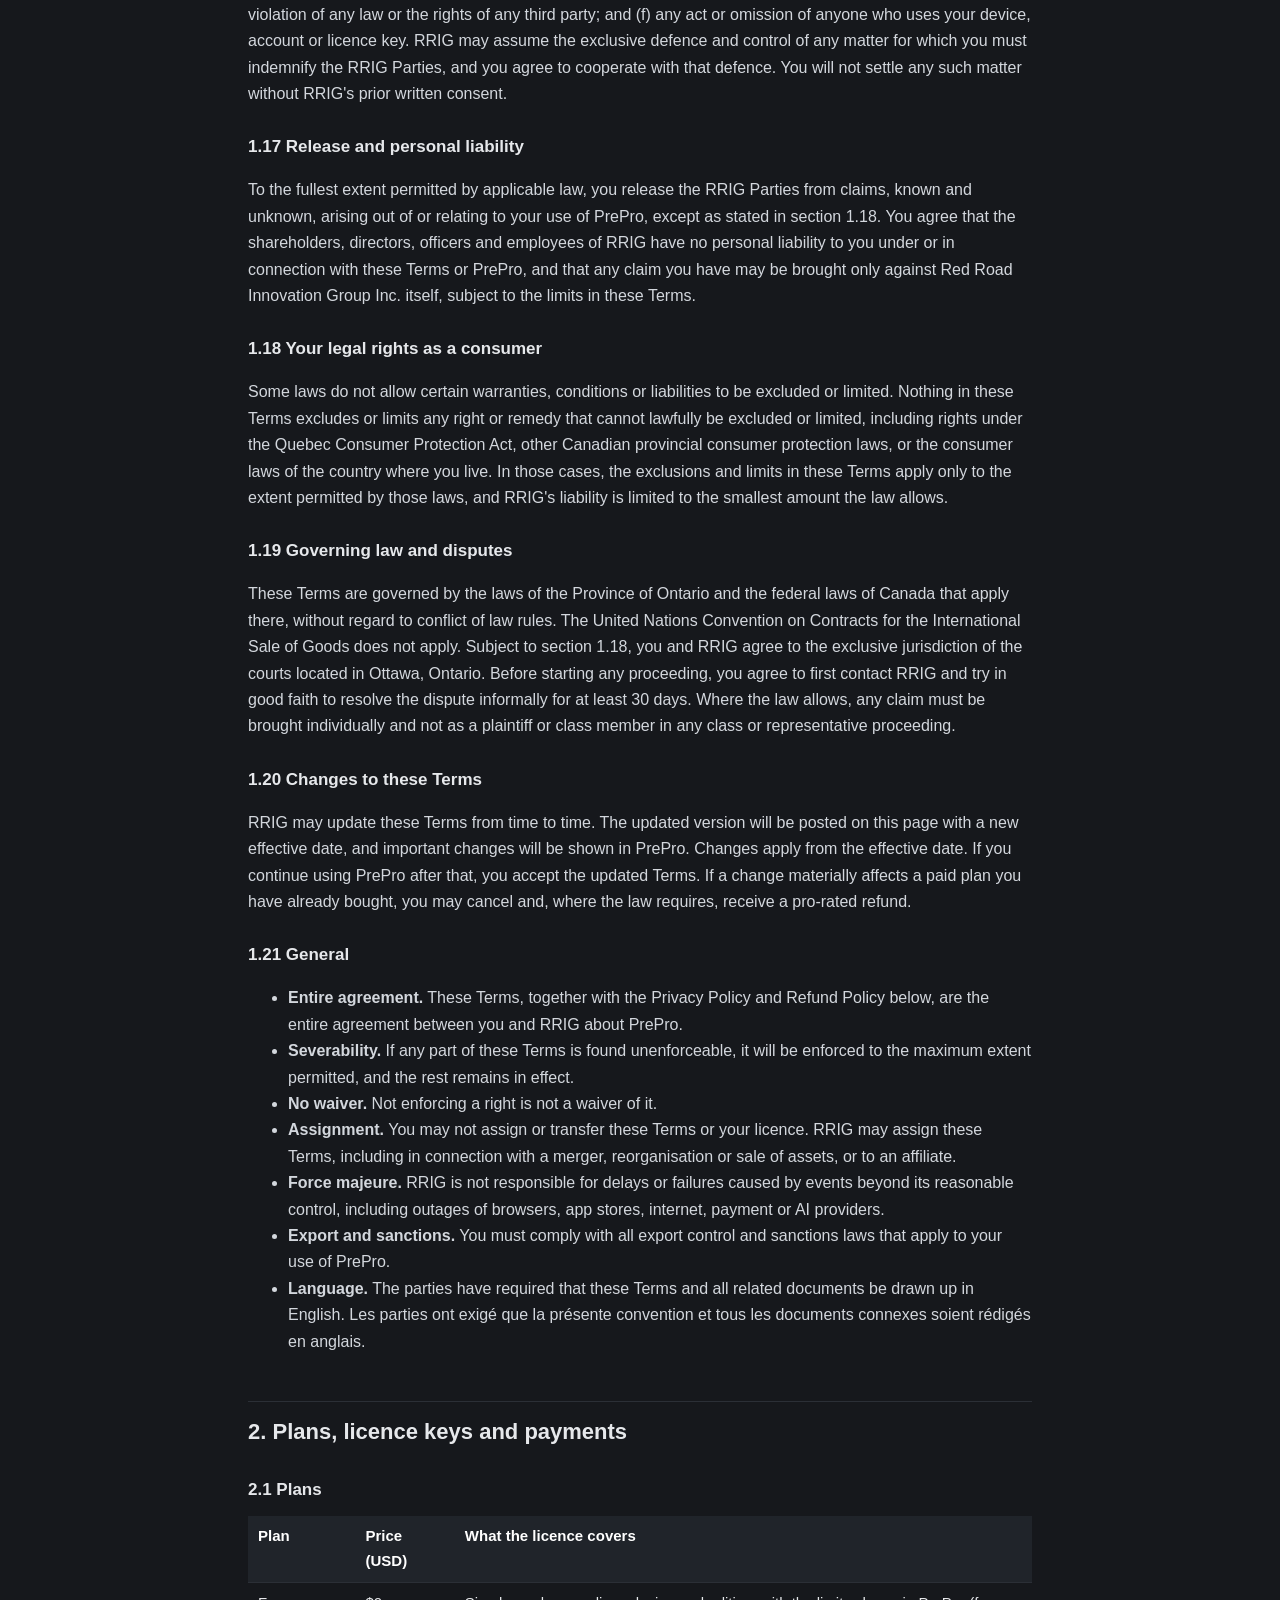
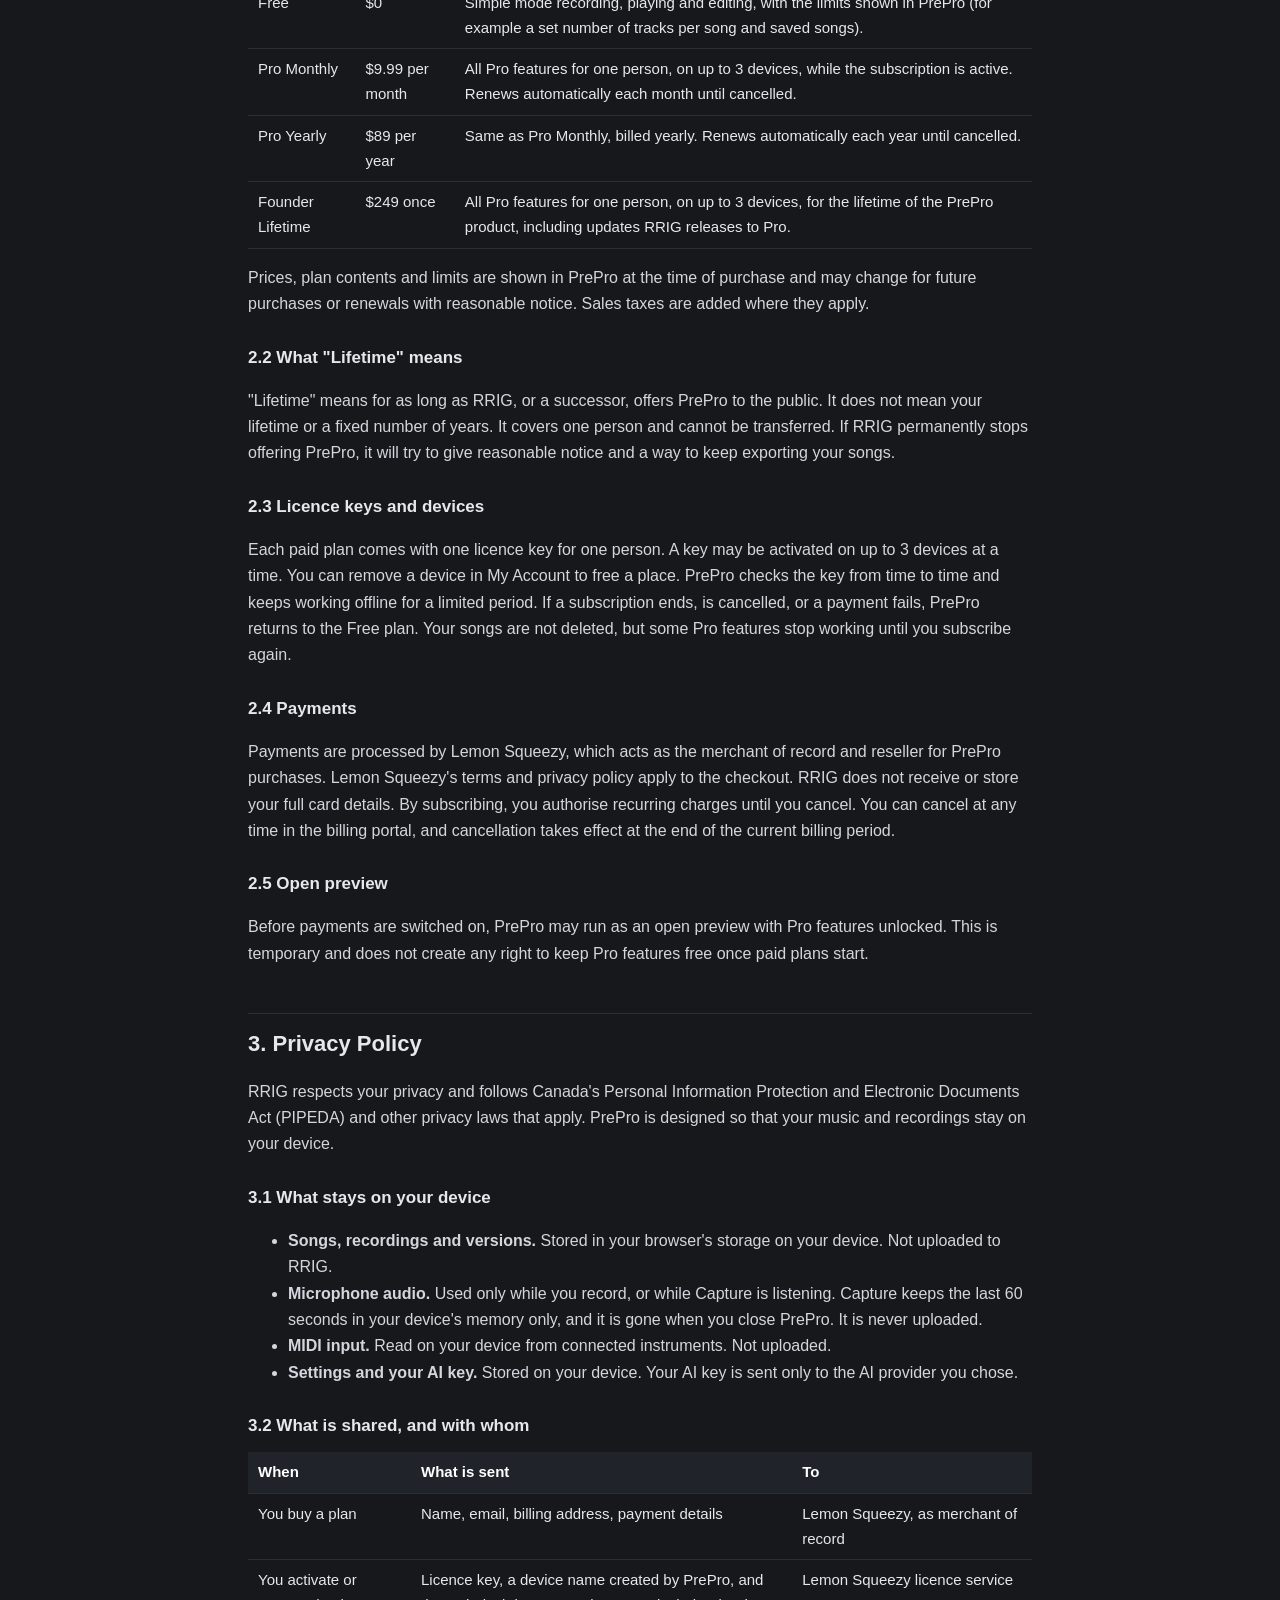
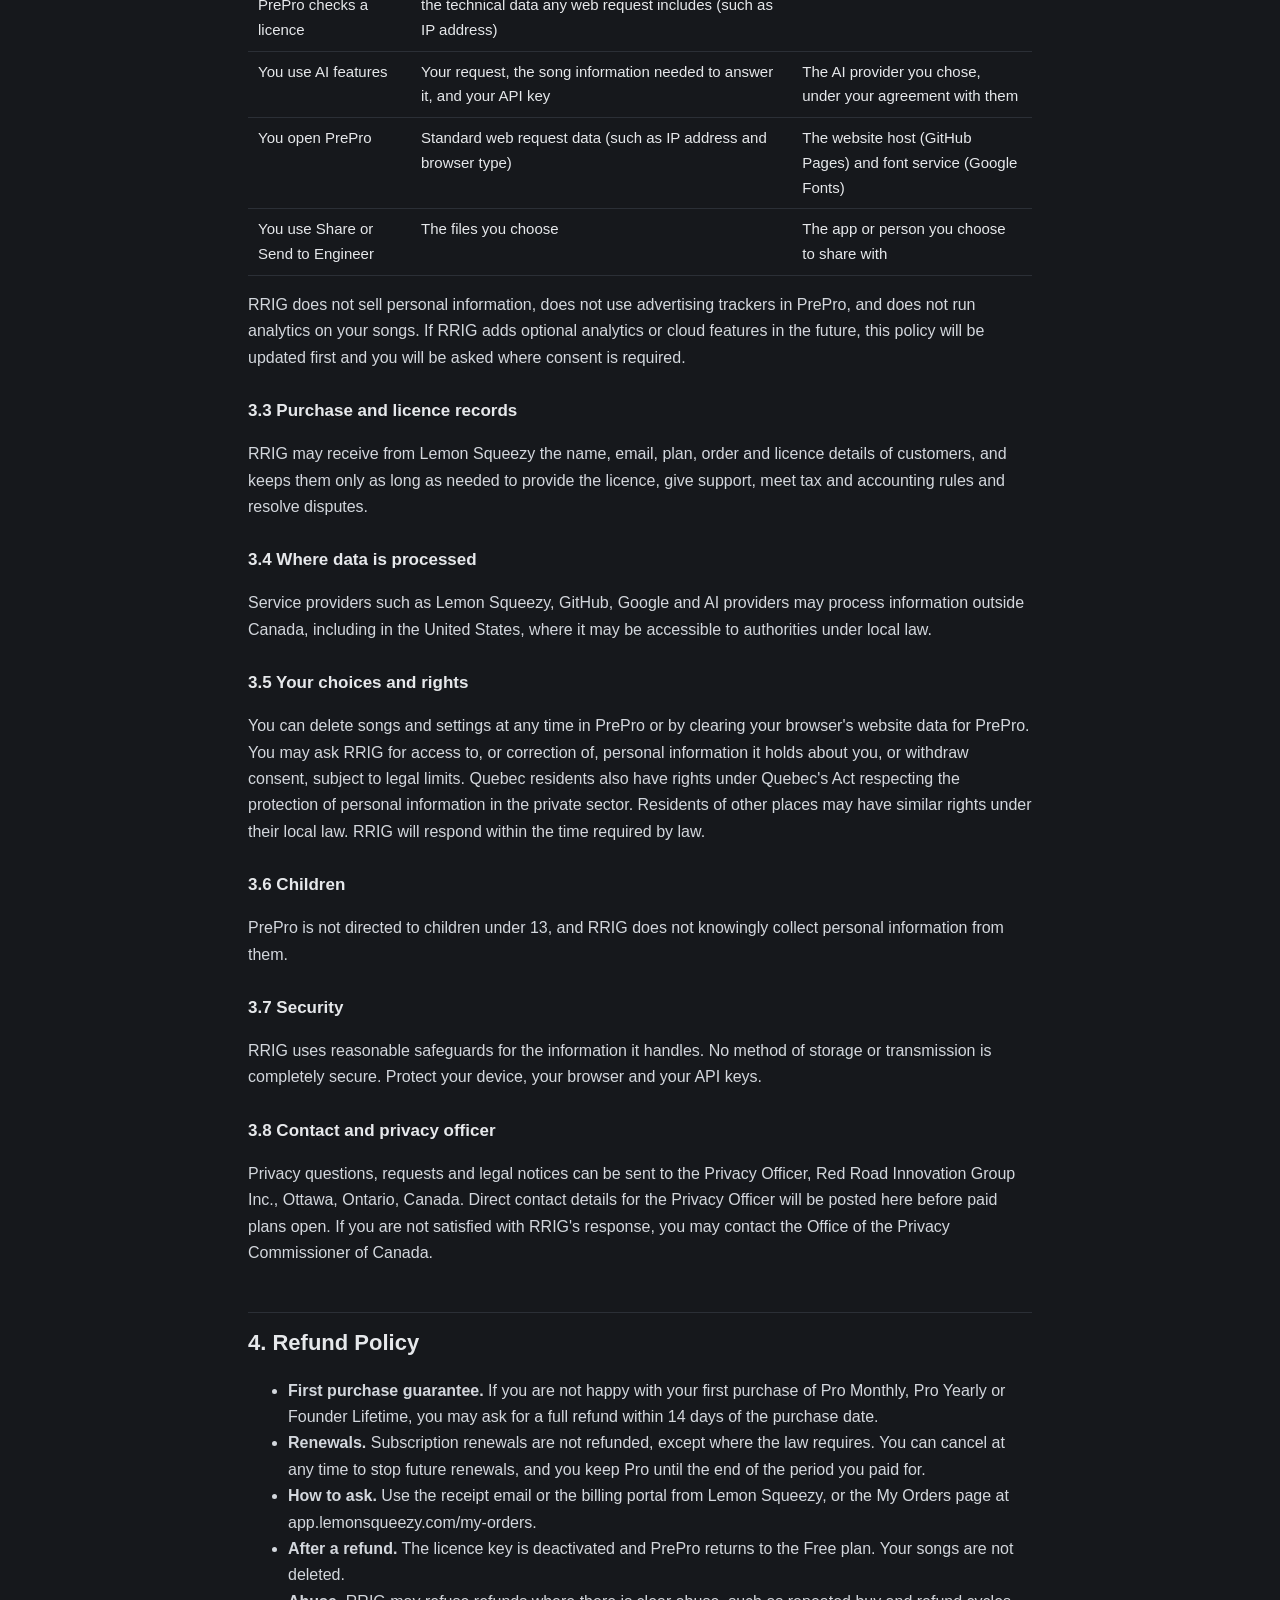
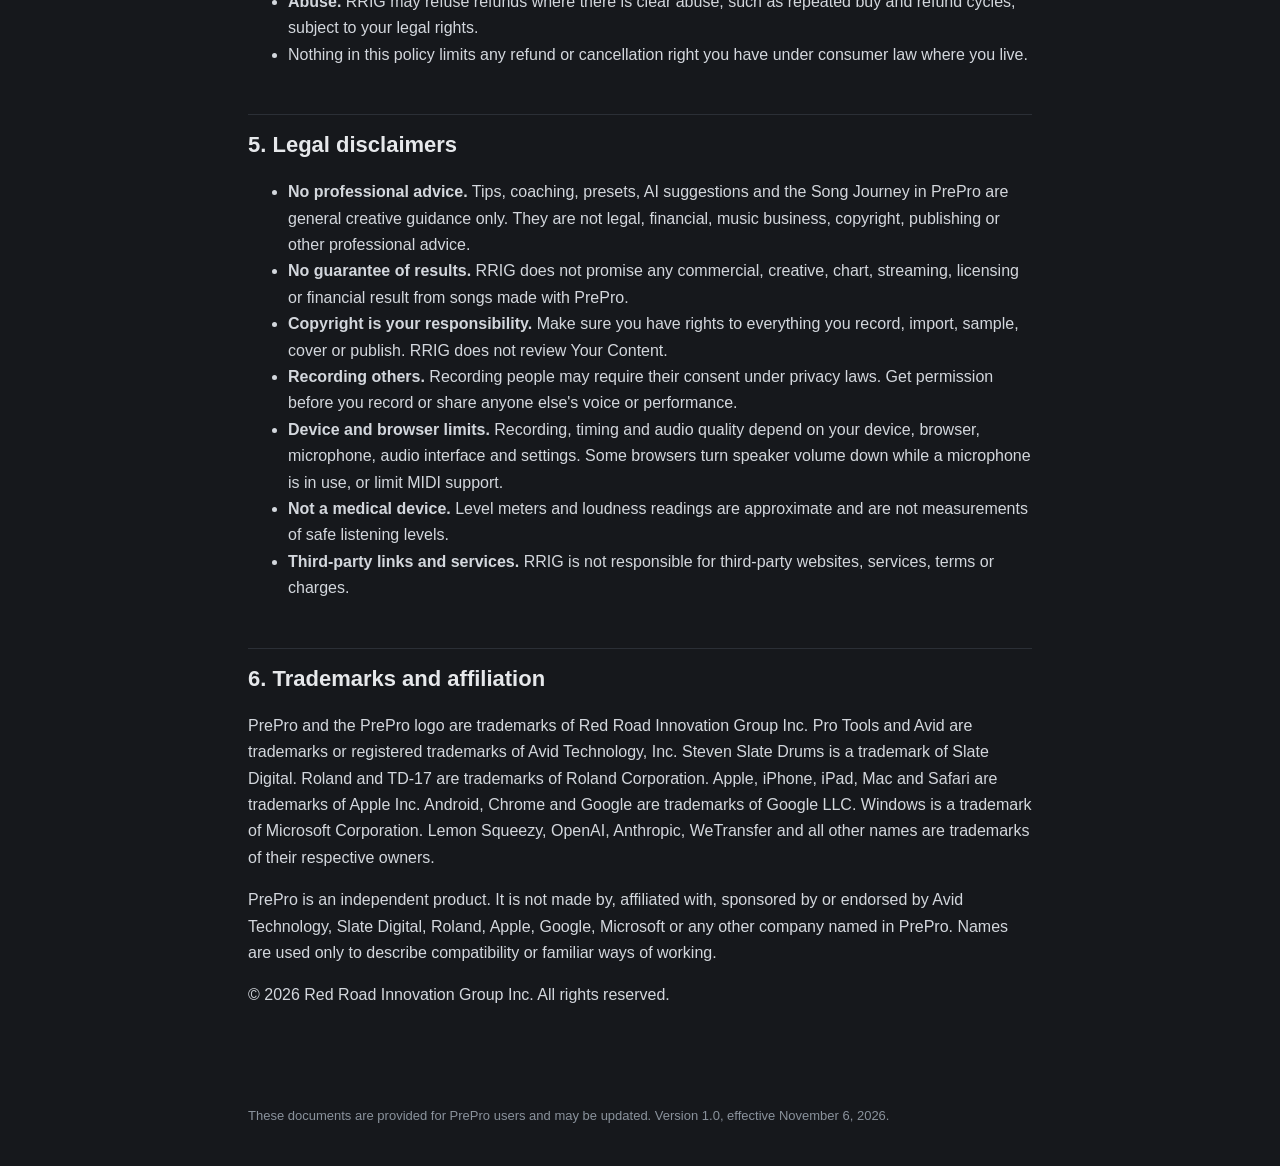
==== commit 97cb0f86: "Add Security and Privacy page" ====
--- a/legal.html
+++ b/legal.html
@@ -45,6 +45,7 @@
     <a href="#refunds">Refunds</a>
     <a href="#disclaimers">Disclaimers</a>
     <a href="#trademarks">Trademarks</a>
+    <a href="security.html">Security</a>
   </nav>
   <a class="back" href="./">Back to PrePro</a>
 </header>
